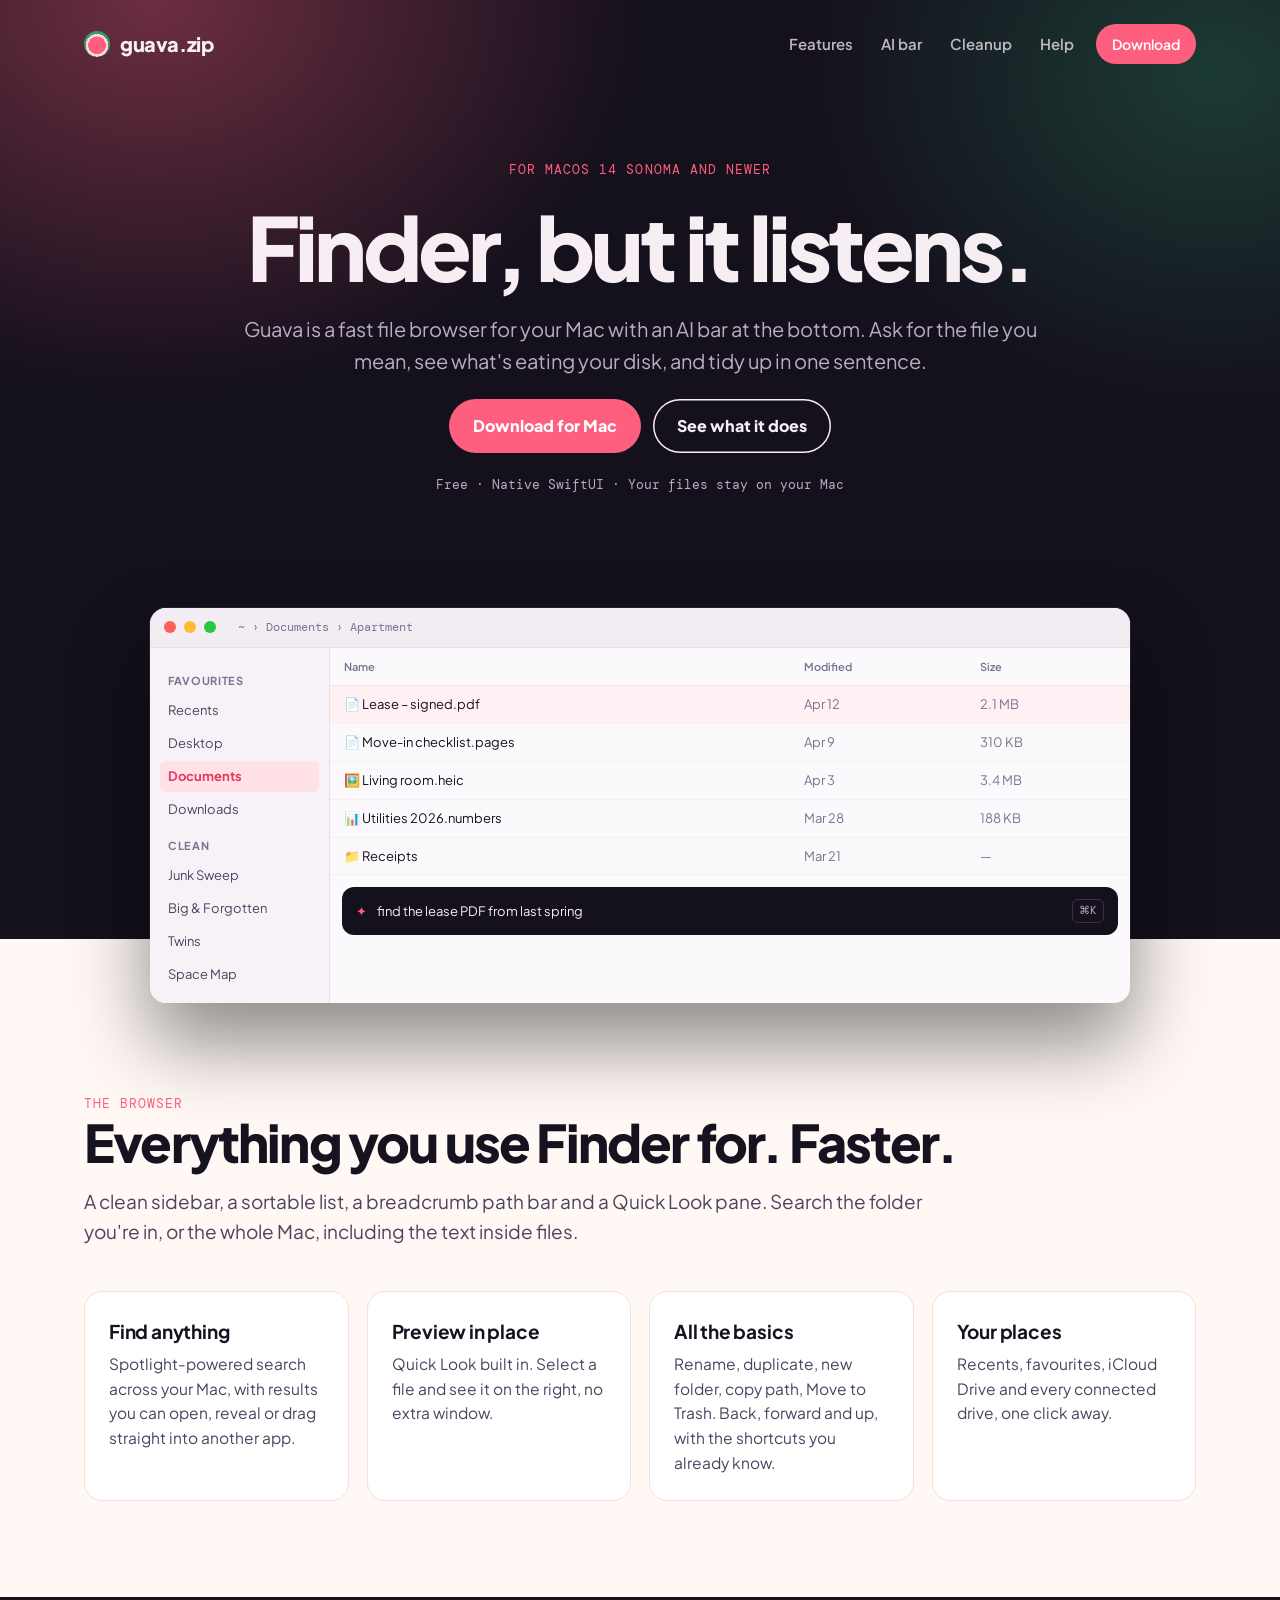
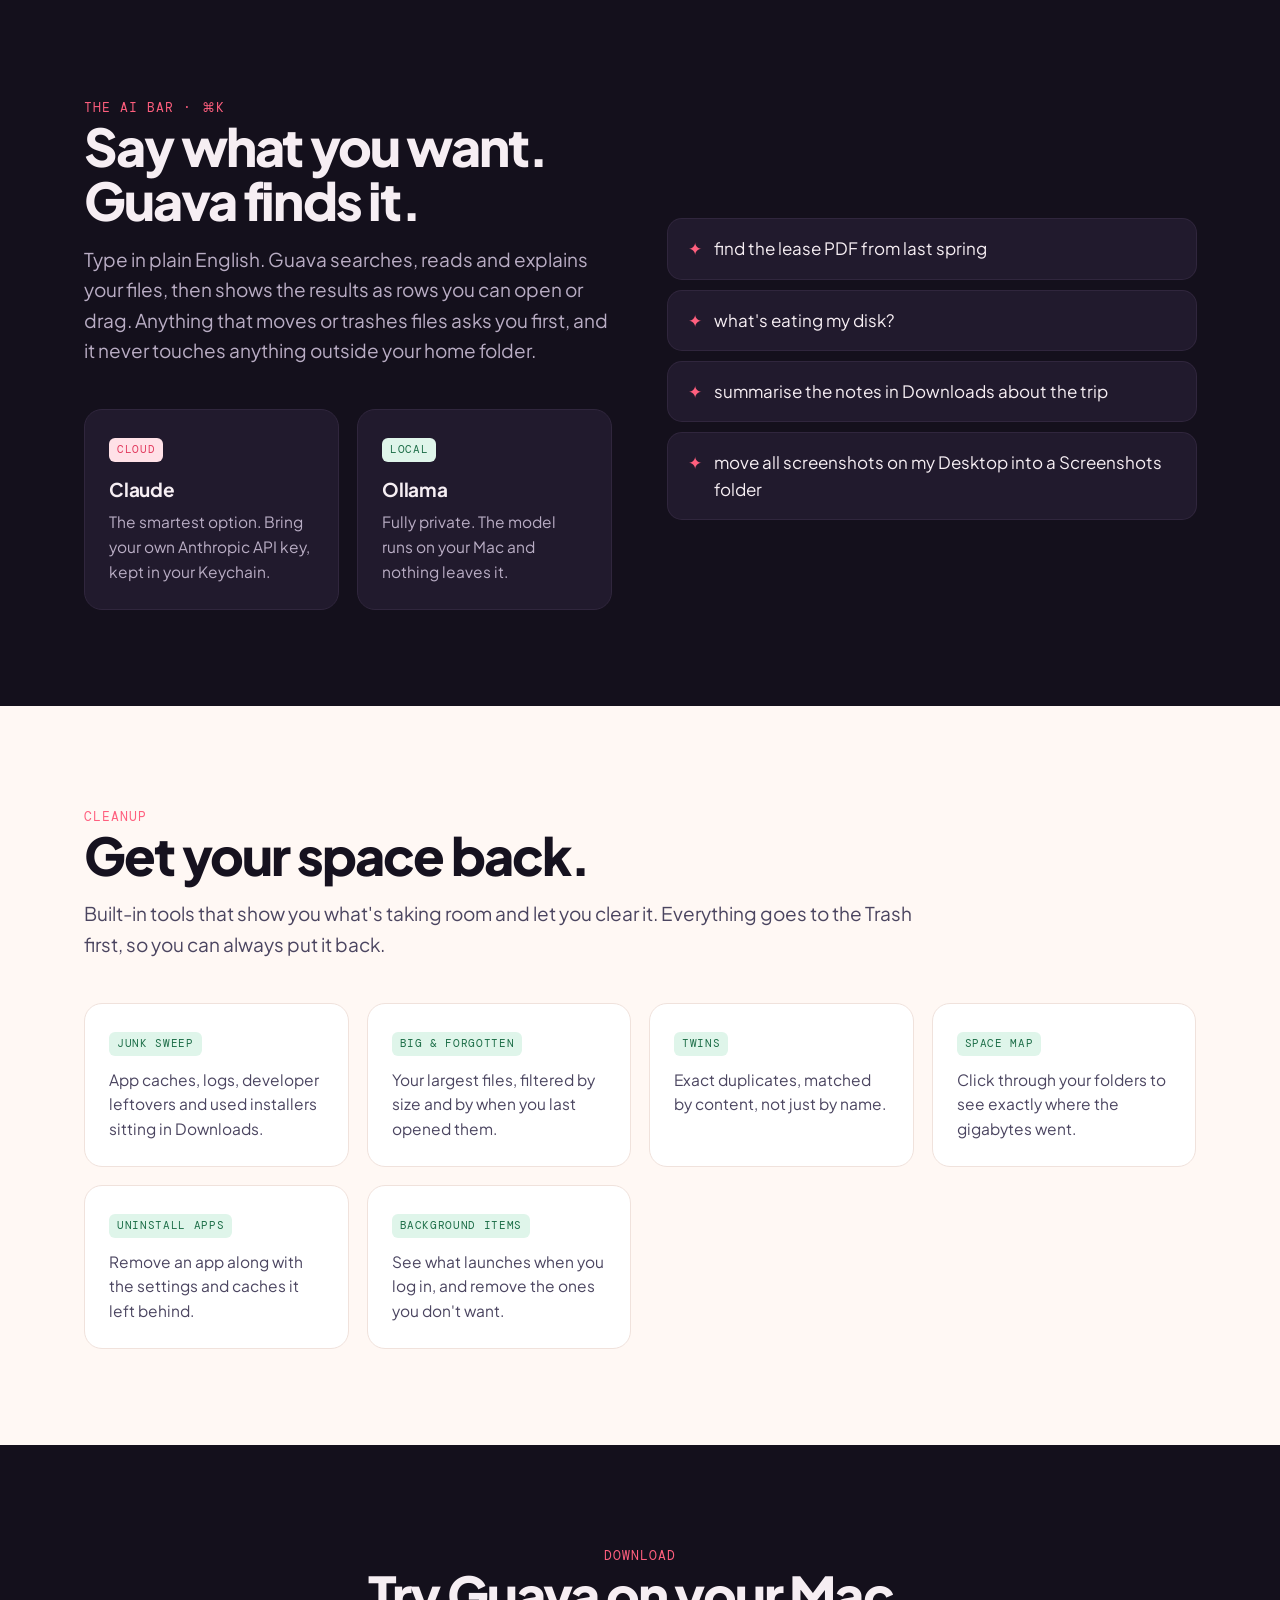
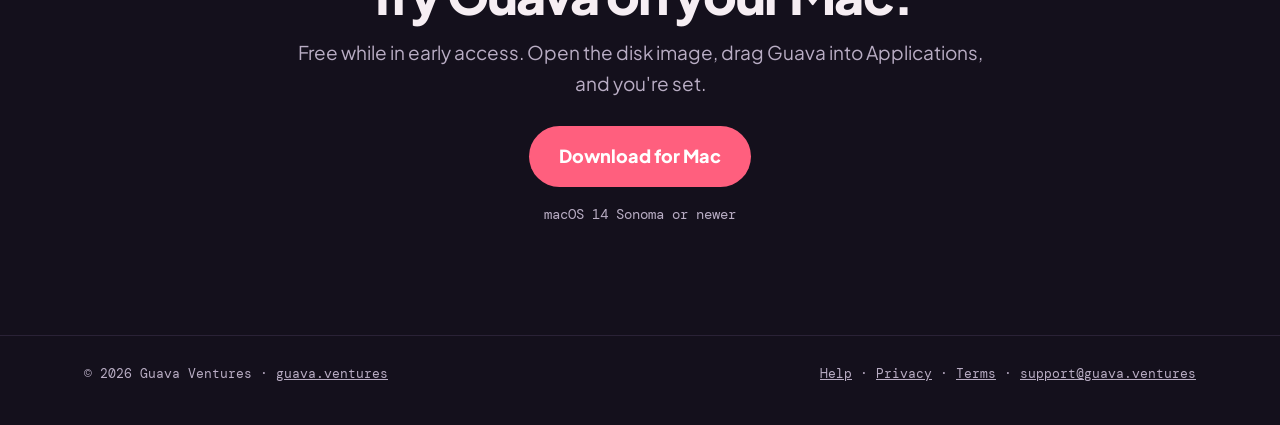
==== index.html @ 69af7696 "Add the guava.zip site: home, download, help, privacy and terms Co-Authored-By: Claude Opus 5.5 <nor" ====
<!doctype html>
<html lang="en">
<head>
<meta charset="utf-8">
<meta name="viewport" content="width=device-width, initial-scale=1">
<title>Guava · A smarter Finder for your Mac</title>
<meta name="description" content="Guava is a better Finder for macOS: a fast file browser, cleanup tools, and an AI bar that finds, opens and tidies your files.">
<meta property="og:title" content="Guava · A smarter Finder for your Mac">
<meta property="og:description" content="A fast file browser, cleanup tools, and an AI bar that finds, opens and tidies your files.">
<meta property="og:url" content="https://guava.zip/">
<meta name="theme-color" content="#14101c">
<link rel="icon" href="/favicon.svg" type="image/svg+xml">
<link rel="preconnect" href="https://fonts.googleapis.com">
<link rel="preconnect" href="https://fonts.gstatic.com" crossorigin>
<link href="https://fonts.googleapis.com/css2?family=Plus+Jakarta+Sans:wght@400;500;600;700;800&amp;family=DM+Mono:wght@400;500&amp;display=swap" rel="stylesheet">
<link rel="stylesheet" href="/site.css">
</head>
<body class="home">

<header class="hero">
  <div class="wrap">
    <nav class="top">
      <a class="brand" href="/"><span class="dot"></span>guava.zip</a>
      <div class="links">
        <a href="#features">Features</a>
        <a href="#ai">AI bar</a>
        <a href="#clean">Cleanup</a>
        <a href="/help/">Help</a>
        <a class="btn" href="/download/">Download</a>
      </div>
    </nav>
    <div class="hero-copy">
      <span class="eyebrow">For macOS 14 Sonoma and newer</span>
      <h1>Finder, but it listens.</h1>
      <p class="lede">Guava is a fast file browser for your Mac with an AI bar at the bottom. Ask for the file you mean, see what's eating your disk, and tidy up in one sentence.</p>
      <div class="ctas">
        <a class="btn" href="/download/">Download for Mac</a>
        <a class="btn ghost" href="#features">See what it does</a>
      </div>
      <span class="small mono">Free · Native SwiftUI · Your files stay on your Mac</span>
    </div>

    <div class="mock" aria-label="Guava window preview">
      <div class="bar">
        <i style="background:#ff5f57"></i><i style="background:#febc2e"></i><i style="background:#28c840"></i>
        <span class="path">~ › Documents › Apartment</span>
      </div>
      <div class="body">
        <div class="side">
          <b>Favourites</b>
          <span>Recents</span><span>Desktop</span><span class="on">Documents</span><span>Downloads</span>
          <b>Clean</b>
          <span>Junk Sweep</span><span>Big &amp; Forgotten</span><span>Twins</span><span>Space Map</span>
        </div>
        <div>
          <table>
            <thead><tr><th>Name</th><th>Modified</th><th>Size</th></tr></thead>
            <tbody>
              <tr class="hit"><td>📄 Lease – signed.pdf</td><td class="k">Apr 12</td><td class="k">2.1 MB</td></tr>
              <tr><td>📄 Move-in checklist.pages</td><td class="k">Apr 9</td><td class="k">310 KB</td></tr>
              <tr><td>🖼️ Living room.heic</td><td class="k">Apr 3</td><td class="k">3.4 MB</td></tr>
              <tr><td>📊 Utilities 2026.numbers</td><td class="k">Mar 28</td><td class="k">188 KB</td></tr>
              <tr><td>📁 Receipts</td><td class="k">Mar 21</td><td class="k">—</td></tr>
            </tbody>
          </table>
          <div class="ai"><span class="spark">✦</span><span>find the lease PDF from last spring</span><span class="kbd">⌘K</span></div>
        </div>
      </div>
    </div>
  </div>
</header>

<main>
<section id="features" class="first">
  <div class="wrap">
    <span class="eyebrow">The browser</span>
    <h2 class="sec">Everything you use Finder for. Faster.</h2>
    <p class="sub">A clean sidebar, a sortable list, a breadcrumb path bar and a Quick Look pane. Search the folder you're in, or the whole Mac, including the text inside files.</p>
    <div class="grid">
      <div class="card"><h3>Find anything</h3><p>Spotlight-powered search across your Mac, with results you can open, reveal or drag straight into another app.</p></div>
      <div class="card"><h3>Preview in place</h3><p>Quick Look built in. Select a file and see it on the right, no extra window.</p></div>
      <div class="card"><h3>All the basics</h3><p>Rename, duplicate, new folder, copy path, Move to Trash. Back, forward and up, with the shortcuts you already know.</p></div>
      <div class="card"><h3>Your places</h3><p>Recents, favourites, iCloud Drive and every connected drive, one click away.</p></div>
    </div>
  </div>
</section>

<section id="ai" class="dark">
  <div class="wrap split">
    <div>
      <span class="eyebrow">The AI bar · ⌘K</span>
      <h2 class="sec">Say what you want. Guava finds it.</h2>
      <p class="sub">Type in plain English. Guava searches, reads and explains your files, then shows the results as rows you can open or drag. Anything that moves or trashes files asks you first, and it never touches anything outside your home folder.</p>
      <div class="grid" style="grid-template-columns:1fr 1fr">
        <div class="card"><span class="tag pink">Cloud</span><h3>Claude</h3><p>The smartest option. Bring your own Anthropic API key, kept in your Keychain.</p></div>
        <div class="card"><span class="tag">Local</span><h3>Ollama</h3><p>Fully private. The model runs on your Mac and nothing leaves it.</p></div>
      </div>
    </div>
    <div class="asks">
      <div class="ask"><span class="spark">✦</span>find the lease PDF from last spring</div>
      <div class="ask"><span class="spark">✦</span>what's eating my disk?</div>
      <div class="ask"><span class="spark">✦</span>summarise the notes in Downloads about the trip</div>
      <div class="ask"><span class="spark">✦</span>move all screenshots on my Desktop into a Screenshots folder</div>
    </div>
  </div>
</section>

<section id="clean">
  <div class="wrap">
    <span class="eyebrow">Cleanup</span>
    <h2 class="sec">Get your space back.</h2>
    <p class="sub">Built-in tools that show you what's taking room and let you clear it. Everything goes to the Trash first, so you can always put it back.</p>
    <div class="grid">
      <div class="card"><span class="tag">Junk Sweep</span><p>App caches, logs, developer leftovers and used installers sitting in Downloads.</p></div>
      <div class="card"><span class="tag">Big &amp; Forgotten</span><p>Your largest files, filtered by size and by when you last opened them.</p></div>
      <div class="card"><span class="tag">Twins</span><p>Exact duplicates, matched by content, not just by name.</p></div>
      <div class="card"><span class="tag">Space Map</span><p>Click through your folders to see exactly where the gigabytes went.</p></div>
      <div class="card"><span class="tag">Uninstall Apps</span><p>Remove an app along with the settings and caches it left behind.</p></div>
      <div class="card"><span class="tag">Background Items</span><p>See what launches when you log in, and remove the ones you don't want.</p></div>
    </div>
  </div>
</section>

<section id="download" class="dark download">
  <div class="narrow">
    <span class="eyebrow">Download</span>
    <h2 class="sec">Try Guava on your Mac.</h2>
    <p class="sub" style="margin:0 auto">Free while in early access. Open the disk image, drag Guava into Applications, and you're set.</p>
    <a class="btn" href="/download/">Download for Mac</a>
    <p class="reqs mono">macOS 14 Sonoma or newer</p>
  </div>
</section>
</main>

<footer class="site">
  <div class="wrap">
    <span>© 2026 Guava Ventures · <a href="https://guava.ventures">guava.ventures</a></span>
    <span><a href="/help/">Help</a> · <a href="/privacy/">Privacy</a> · <a href="/terms/">Terms</a> · <a href="mailto:support@guava.ventures">support@guava.ventures</a></span>
  </div>
</footer>
</body>
</html>
---- site.css ----
:root{
  --ink:#16121f;--ink-2:#4b4560;--ink-3:#7a7390;
  --paper:#fff8f4;--card:#ffffff;--line:#f0e2dc;
  --guava:#ff5f7e;--guava-deep:#e23a5e;--leaf:#2f9e6b;--leaf-soft:#dff5ea;
  --night:#14101c;--night-2:#211a2d;--night-ink:#f6eef3;--night-dim:#b9adc4;
}
*{box-sizing:border-box}
html{scroll-behavior:smooth}
body{margin:0;background:var(--paper);color:var(--ink);font-family:'Plus Jakarta Sans',ui-sans-serif,system-ui,-apple-system,sans-serif;line-height:1.6;-webkit-font-smoothing:antialiased}
a{color:var(--guava-deep)}a:hover{color:var(--ink)}
.mono{font-family:'DM Mono',ui-monospace,monospace}
.wrap{max-width:1160px;margin:0 auto;padding:0 24px}
.narrow{max-width:760px;margin:0 auto;padding:0 24px}

/* nav */
nav.top{display:flex;flex-wrap:wrap;gap:12px;align-items:center;justify-content:space-between;padding:24px 0}
.brand{display:flex;align-items:center;gap:10px;text-decoration:none;color:inherit;font-weight:800;font-size:20px;letter-spacing:-.02em}
.brand .dot{width:26px;height:26px;border-radius:50%;background:radial-gradient(circle at 50% 55%,var(--guava) 0 45%,#ffd3dc 46% 58%,var(--leaf) 59%);flex:none}
nav.top .links{display:flex;flex-wrap:wrap;gap:4px;align-items:center}
nav.top .links a{padding:8px 12px;text-decoration:none;color:inherit;opacity:.75;font-weight:600;font-size:15px}
nav.top .links a:hover{opacity:1}
.btn{display:inline-flex;align-items:center;gap:8px;padding:14px 24px;border-radius:999px;background:var(--guava);color:#fff;text-decoration:none;font-weight:800;font-size:16px;border:0}
.btn:hover{background:var(--guava-deep);color:#fff}
.btn.ghost{background:transparent;color:inherit;box-shadow:inset 0 0 0 1.5px currentColor}
.btn.ghost:hover{background:rgba(255,255,255,.08)}
nav.top .links a.btn{color:#fff;opacity:1;padding:9px 16px;font-size:14px;margin-left:6px}

/* hero */
.hero{background:radial-gradient(55% 60% at 12% 0%,rgba(255,95,126,.38),transparent 70%),radial-gradient(45% 50% at 95% 8%,rgba(47,158,107,.30),transparent 72%),var(--night);color:var(--night-ink)}
.hero-copy{text-align:center;padding:72px 0 48px;display:flex;flex-direction:column;align-items:center;gap:22px}
.eyebrow{font-family:'DM Mono',ui-monospace,monospace;font-size:13px;letter-spacing:.08em;text-transform:uppercase;color:var(--guava)}
.hero h1{margin:0;font-size:clamp(42px,7vw,88px);line-height:1;letter-spacing:-.045em;font-weight:800;max-width:14ch}
.hero p.lede{margin:0;font-size:20px;color:var(--night-dim);max-width:54ch}
.hero .ctas{display:flex;flex-wrap:wrap;gap:12px;justify-content:center}
.hero .small{font-size:13px;color:var(--night-dim)}

/* mock window */
.mock{max-width:980px;margin:0 auto;transform:translateY(64px);border-radius:16px;background:#fbf9fc;color:var(--ink);box-shadow:0 40px 80px rgba(0,0,0,.45),0 0 0 1px rgba(255,255,255,.08);overflow:hidden;font-size:13px}
.mock .bar{display:flex;align-items:center;gap:8px;padding:10px 14px;background:#f1edf3;border-bottom:1px solid #e6dfe8}
.mock .bar i{width:12px;height:12px;border-radius:50%;display:inline-block}
.mock .bar .path{margin-left:14px;color:var(--ink-3);font-family:'DM Mono',ui-monospace,monospace;font-size:12px;white-space:nowrap;overflow:hidden;text-overflow:ellipsis}
.mock .body{display:grid;grid-template-columns:180px 1fr;min-height:300px}
.mock .side{background:#f6f2f7;border-right:1px solid #e9e2ec;padding:14px 10px;display:flex;flex-direction:column;gap:2px}
.mock .side b{font-size:11px;color:var(--ink-3);text-transform:uppercase;letter-spacing:.06em;margin:10px 8px 4px}
.mock .side span{padding:5px 8px;border-radius:6px;color:var(--ink-2)}
.mock .side span.on{background:#ffe1e7;color:var(--guava-deep);font-weight:700}
.mock table{width:100%;border-collapse:collapse}
.mock th{text-align:left;font-weight:600;color:var(--ink-3);font-size:11px;padding:10px 14px;border-bottom:1px solid #eee6ef}
.mock td{padding:8px 14px;border-bottom:1px solid #f4eef5;white-space:nowrap}
.mock tr.hit td{background:#fff0f3}
.mock td.k{color:var(--ink-3)}
.mock .ai{margin:12px;border-radius:12px;background:var(--night);color:var(--night-ink);padding:12px 14px;display:flex;gap:10px;align-items:center}
.mock .ai .spark{color:var(--guava);font-weight:800}
.mock .ai .kbd{margin-left:auto;font-family:'DM Mono',ui-monospace,monospace;font-size:11px;color:var(--night-dim);border:1px solid #3a3047;border-radius:6px;padding:2px 6px}
@media (max-width:640px){.mock .body{grid-template-columns:1fr}.mock .side{display:none}.mock td.k:nth-child(3){display:none}.mock th:nth-child(3){display:none}}

/* sections */
section{padding:96px 0}
section.first{padding-top:150px}
h2.sec{font-size:clamp(32px,4.5vw,52px);letter-spacing:-.035em;line-height:1.05;margin:0 0 16px;font-weight:800}
p.sub{font-size:19px;color:var(--ink-2);max-width:60ch;margin:0}
.grid{display:grid;grid-template-columns:repeat(auto-fit,minmax(250px,1fr));gap:18px;margin-top:44px}
.card{background:var(--card);border:1px solid var(--line);border-radius:18px;padding:24px}
.card h3{margin:0 0 6px;font-size:19px;letter-spacing:-.01em}
.card p{margin:0;color:var(--ink-2);font-size:15.5px}
.tag{display:inline-block;font-family:'DM Mono',ui-monospace,monospace;font-size:11px;letter-spacing:.06em;text-transform:uppercase;padding:3px 8px;border-radius:6px;background:var(--leaf-soft);color:#1d6e48;margin-bottom:12px}
.tag.pink{background:#ffe1e7;color:var(--guava-deep)}

.asks{display:flex;flex-direction:column;gap:12px;margin-top:36px}
.ask{background:var(--night);color:var(--night-ink);border-radius:14px;padding:16px 20px;font-size:17px;display:flex;gap:12px;align-items:baseline}
.ask .spark{color:var(--guava);font-weight:800}
.split{display:flex;flex-wrap:wrap;gap:56px;align-items:center}
.split>div{flex:1 1 400px;min-width:0}

.dark{background:var(--night);color:var(--night-ink)}
.dark p.sub{color:var(--night-dim)}
.dark .card{background:var(--night-2);border-color:#30263d}
.dark .card p{color:var(--night-dim)}
.dark .ask{background:var(--night-2);box-shadow:0 0 0 1px #30263d}

.download{text-align:center}
.download .btn{margin-top:28px;font-size:18px;padding:16px 30px}
.reqs{margin-top:16px;font-size:14px;color:var(--night-dim)}

/* doc pages */
.page h1{font-size:clamp(34px,6vw,52px);letter-spacing:-.035em;line-height:1.08;margin:32px 0 10px}
.page h2{font-size:24px;letter-spacing:-.02em;margin:44px 0 8px}
.page h3{font-size:18px;margin:28px 0 4px}
.page p,.page li{color:var(--ink-2);font-size:17px}
.page .meta{font-family:'DM Mono',ui-monospace,monospace;font-size:13px;color:var(--ink-3)}
.note{background:#fff0d9;color:#5a3a00;border-radius:12px;padding:14px 18px;font-size:15.5px}
.note p{color:inherit;font-size:inherit;margin:0}
.steps{counter-reset:s;list-style:none;padding:0}
.steps li{counter-increment:s;position:relative;padding-left:48px;margin:18px 0}
.steps li::before{content:counter(s);position:absolute;left:0;top:-2px;width:32px;height:32px;border-radius:50%;background:var(--guava);color:#fff;font-weight:800;display:flex;align-items:center;justify-content:center;font-size:15px}
kbd{font-family:'DM Mono',ui-monospace,monospace;font-size:.85em;background:#f3ebee;border:1px solid #e5d8de;border-radius:6px;padding:1px 6px}
code{font-family:'DM Mono',ui-monospace,monospace;font-size:.9em;background:#f3ebee;border-radius:5px;padding:1px 5px}
.toc{display:flex;flex-wrap:wrap;gap:8px;margin:20px 0 0;padding:0;list-style:none}
.toc a{display:inline-block;padding:6px 12px;border-radius:999px;background:#fff;border:1px solid var(--line);text-decoration:none;color:var(--ink-2);font-size:14px;font-weight:600}

footer.site{border-top:1px solid var(--line);margin-top:72px;padding:28px 0 40px;font-family:'DM Mono',ui-monospace,monospace;font-size:13px;color:var(--ink-3)}
footer.site .wrap,footer.site .narrow{display:flex;flex-wrap:wrap;gap:14px 24px;justify-content:space-between}
footer.site a{color:var(--ink-3)}
.dark+footer.site,.home footer.site{margin-top:0;background:var(--night);border-color:#2a2236;color:var(--night-dim)}
.home footer.site a{color:var(--night-dim)}
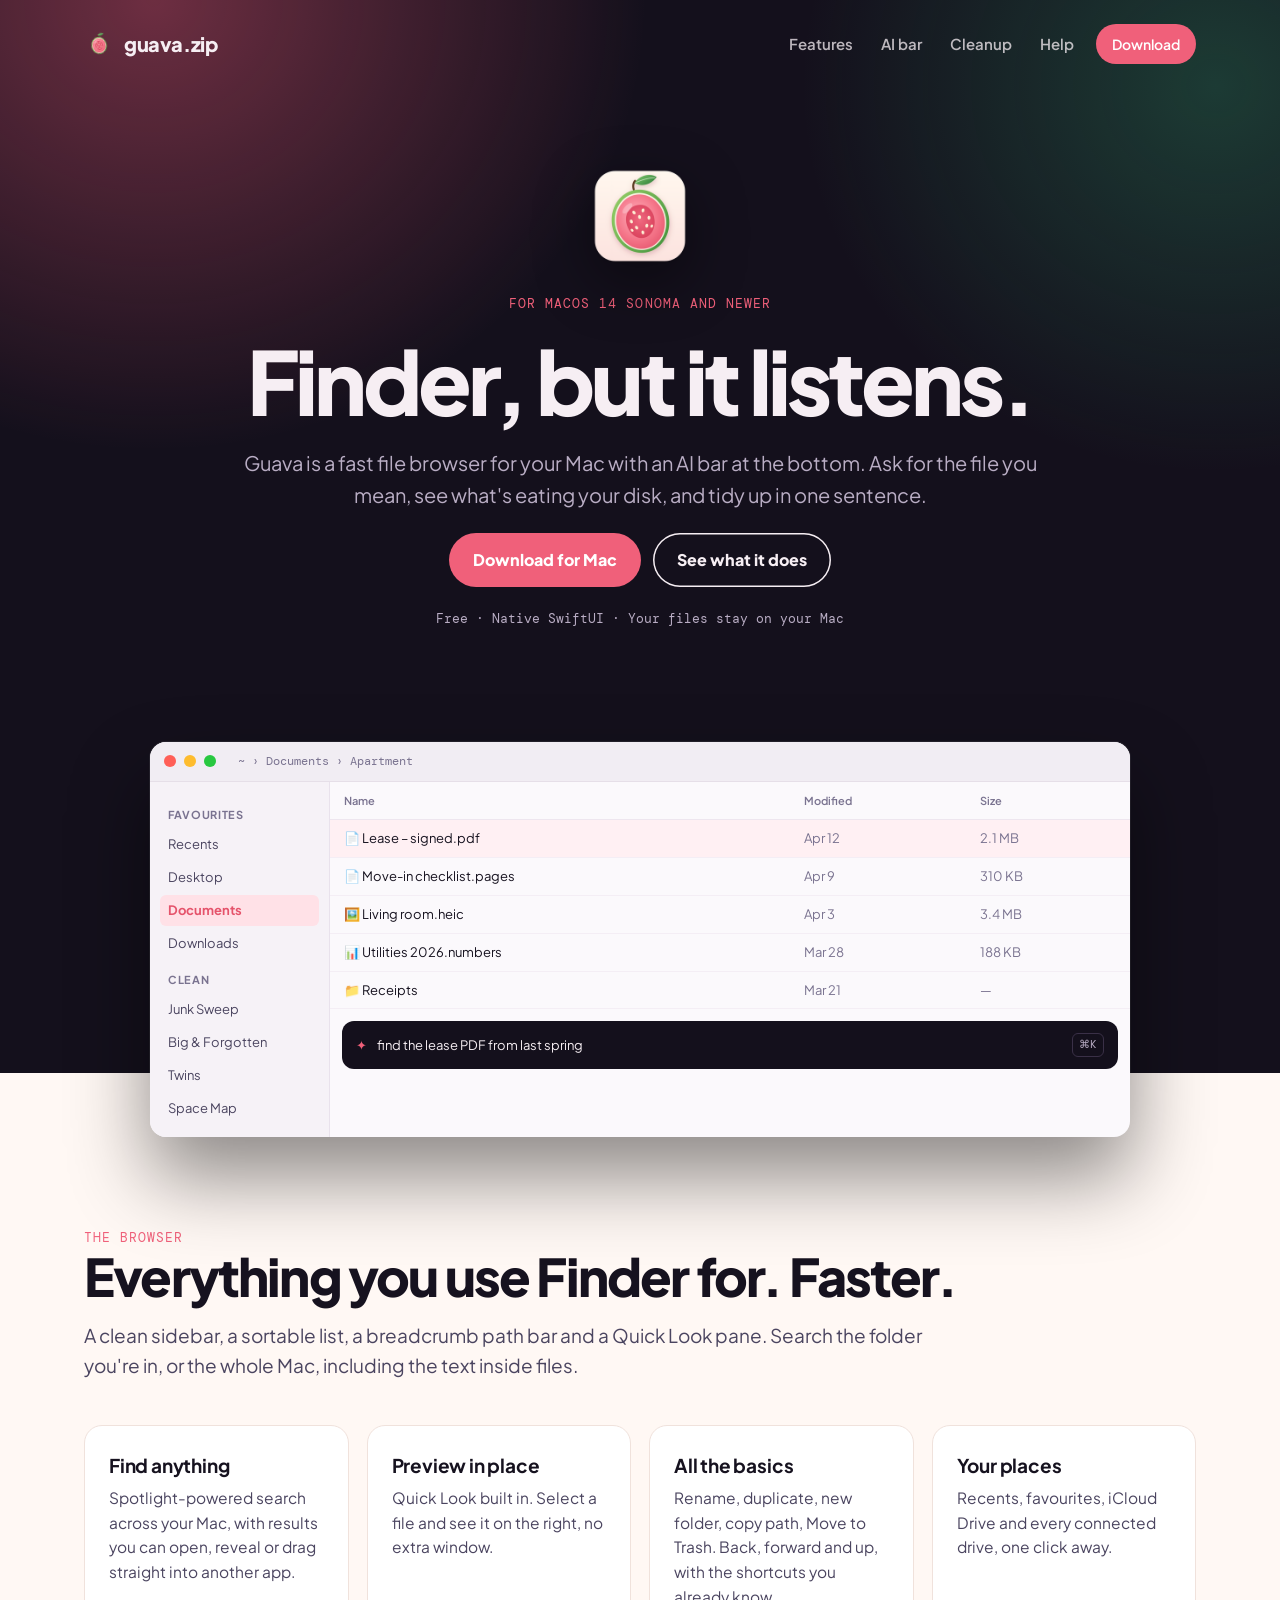
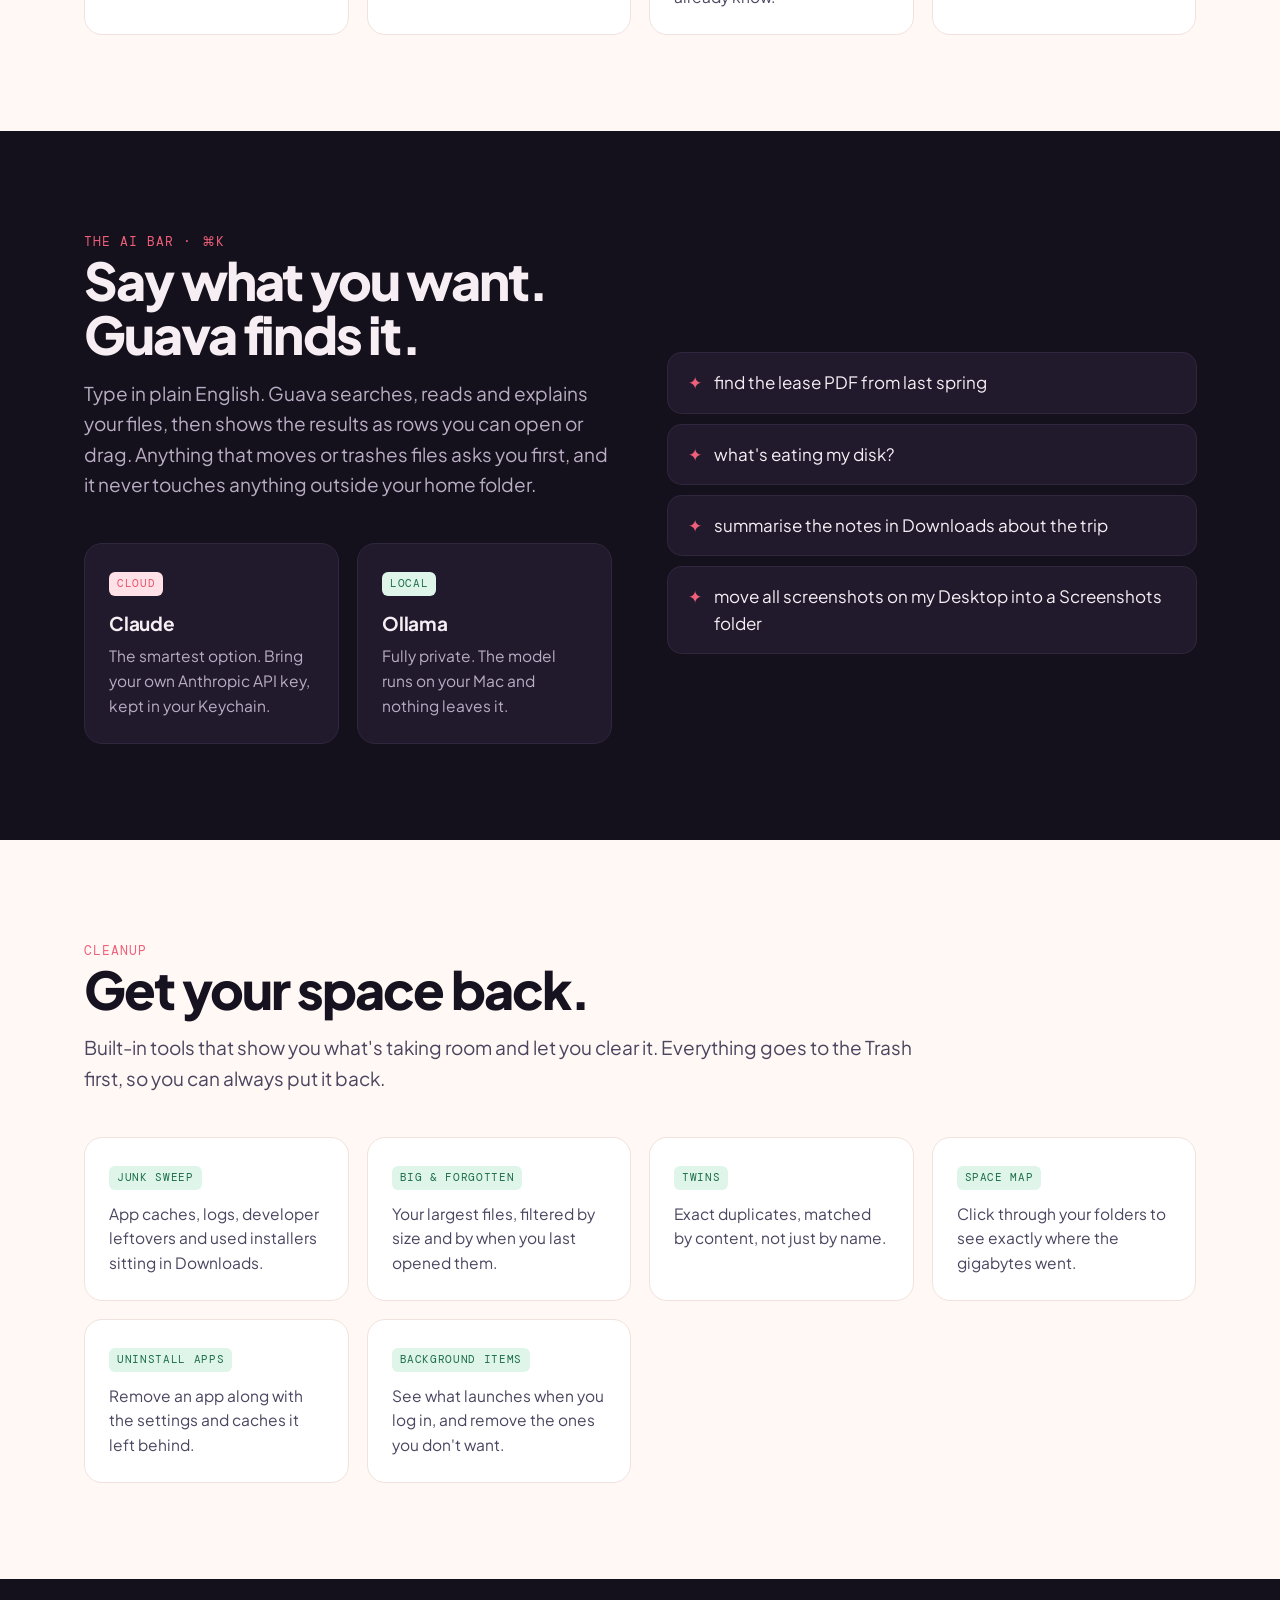
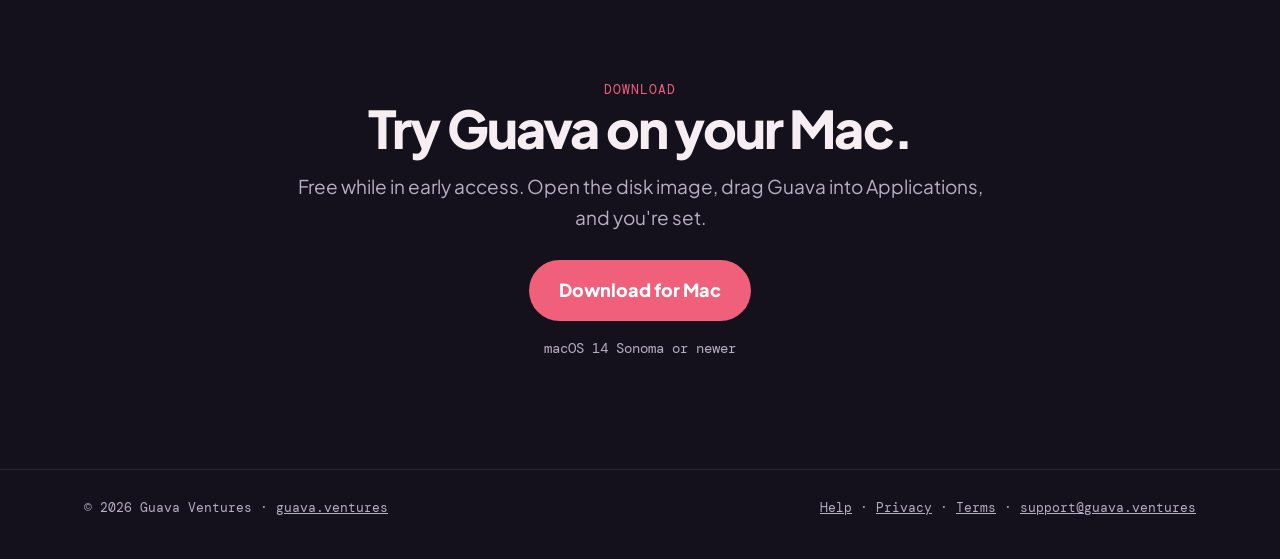
==== commit fb5d70df: "Use the new Guava logo for the header, favicon and hero Co-Authored-By: Claude Opus 5.5 <noreply@ant" ====
--- a/index.html
+++ b/index.html
@@ -10,6 +10,8 @@
 <meta property="og:url" content="https://guava.zip/">
 <meta name="theme-color" content="#14101c">
 <link rel="icon" href="/favicon.svg" type="image/svg+xml">
+<link rel="icon" href="/favicon-32.png" sizes="32x32" type="image/png">
+<link rel="apple-touch-icon" href="/apple-touch-icon.png">
 <link rel="preconnect" href="https://fonts.googleapis.com">
 <link rel="preconnect" href="https://fonts.gstatic.com" crossorigin>
 <link href="https://fonts.googleapis.com/css2?family=Plus+Jakarta+Sans:wght@400;500;600;700;800&amp;family=DM+Mono:wght@400;500&amp;display=swap" rel="stylesheet">
@@ -20,7 +22,7 @@
 <header class="hero">
   <div class="wrap">
     <nav class="top">
-      <a class="brand" href="/"><span class="dot"></span>guava.zip</a>
+      <a class="brand" href="/"><img class="mark" src="/logo.svg" alt="" width="30" height="30">guava.zip</a>
       <div class="links">
         <a href="#features">Features</a>
         <a href="#ai">AI bar</a>
@@ -30,6 +32,7 @@
       </div>
     </nav>
     <div class="hero-copy">
+      <img src="/app-icon.png" alt="Guava app icon" width="112" height="112" style="filter:drop-shadow(0 18px 30px rgba(0,0,0,.45))">
       <span class="eyebrow">For macOS 14 Sonoma and newer</span>
       <h1>Finder, but it listens.</h1>
       <p class="lede">Guava is a fast file browser for your Mac with an AI bar at the bottom. Ask for the file you mean, see what's eating your disk, and tidy up in one sentence.</p>
--- a/site.css
+++ b/site.css
@@ -1,7 +1,7 @@
 :root{
   --ink:#16121f;--ink-2:#4b4560;--ink-3:#7a7390;
   --paper:#fff8f4;--card:#ffffff;--line:#f0e2dc;
-  --guava:#ff5f7e;--guava-deep:#e23a5e;--leaf:#2f9e6b;--leaf-soft:#dff5ea;
+  --guava:#f0607a;--guava-deep:#e5536b;--leaf:#3e8e3a;--leaf-soft:#dff5ea;
   --night:#14101c;--night-2:#211a2d;--night-ink:#f6eef3;--night-dim:#b9adc4;
 }
 *{box-sizing:border-box}
@@ -15,7 +15,7 @@
 /* nav */
 nav.top{display:flex;flex-wrap:wrap;gap:12px;align-items:center;justify-content:space-between;padding:24px 0}
 .brand{display:flex;align-items:center;gap:10px;text-decoration:none;color:inherit;font-weight:800;font-size:20px;letter-spacing:-.02em}
-.brand .dot{width:26px;height:26px;border-radius:50%;background:radial-gradient(circle at 50% 55%,var(--guava) 0 45%,#ffd3dc 46% 58%,var(--leaf) 59%);flex:none}
+.brand .mark{width:30px;height:30px;flex:none;display:block}
 nav.top .links{display:flex;flex-wrap:wrap;gap:4px;align-items:center}
 nav.top .links a{padding:8px 12px;text-decoration:none;color:inherit;opacity:.75;font-weight:600;font-size:15px}
 nav.top .links a:hover{opacity:1}
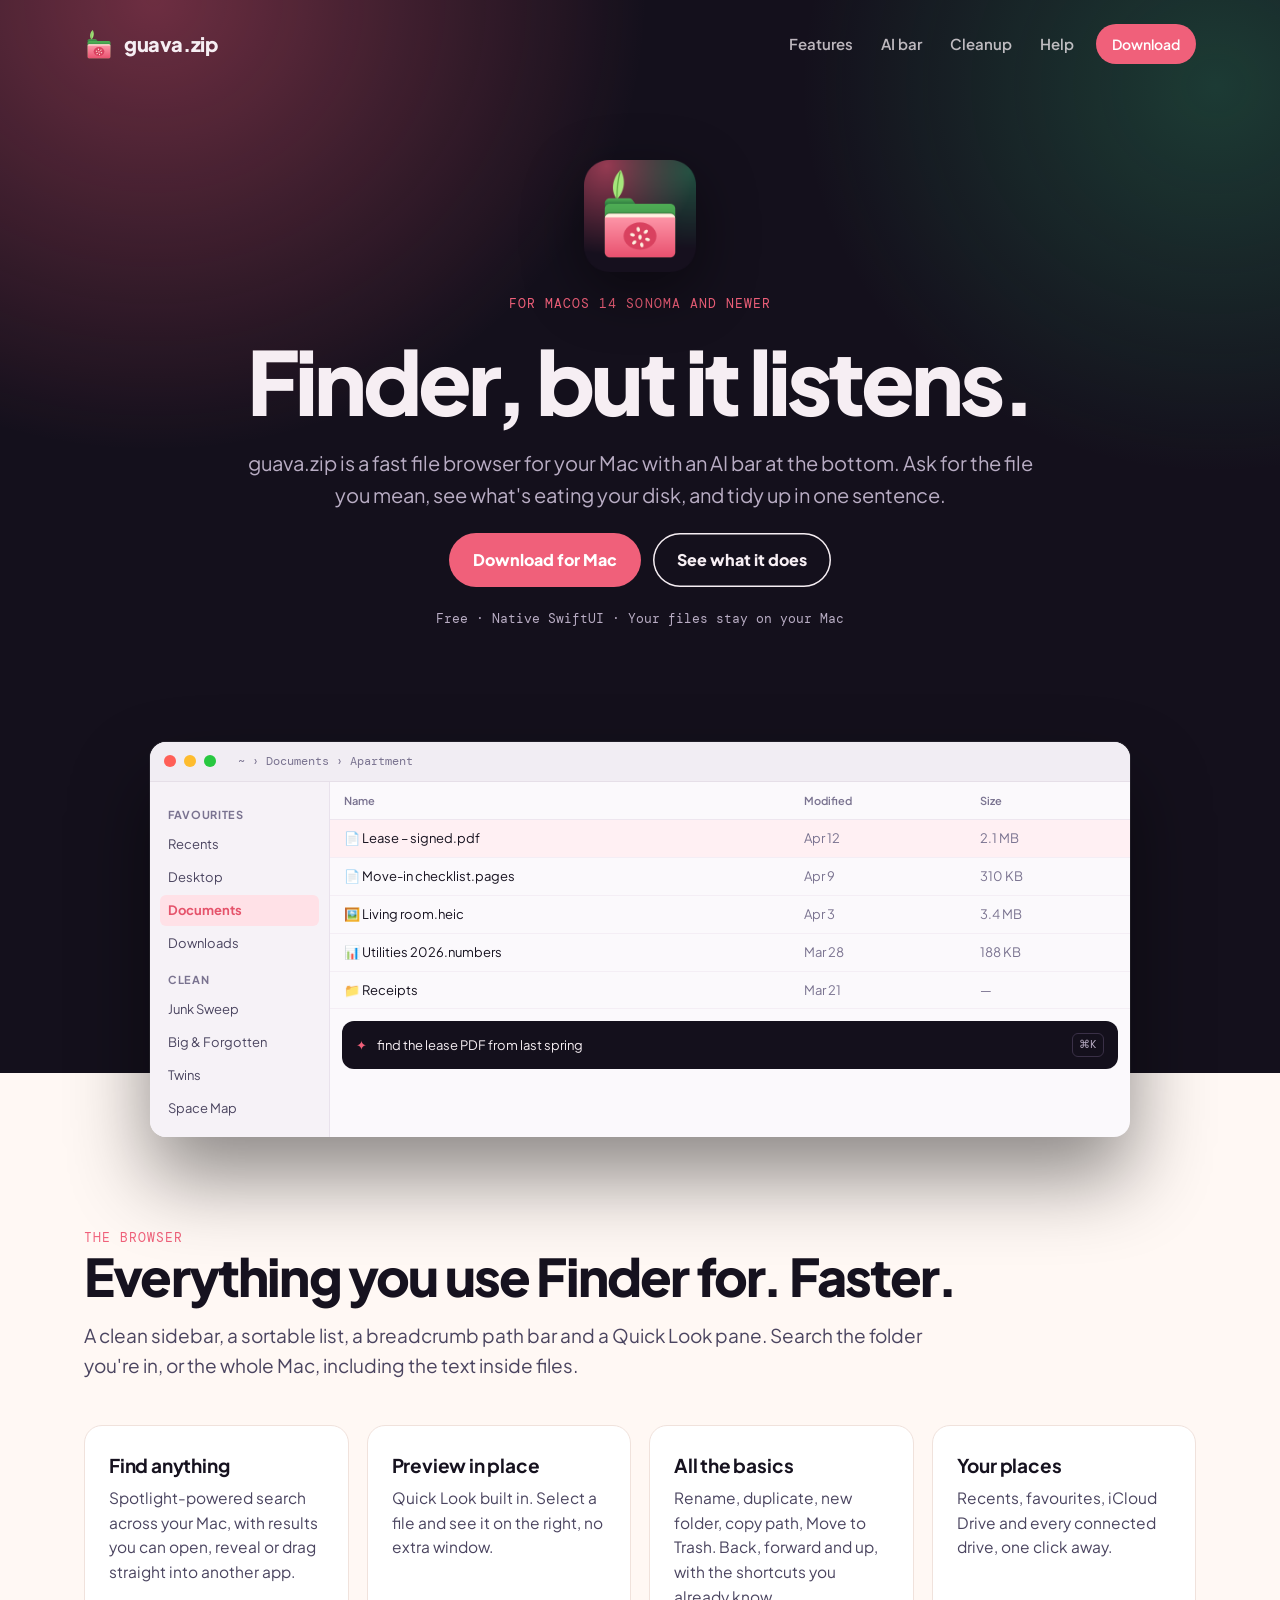
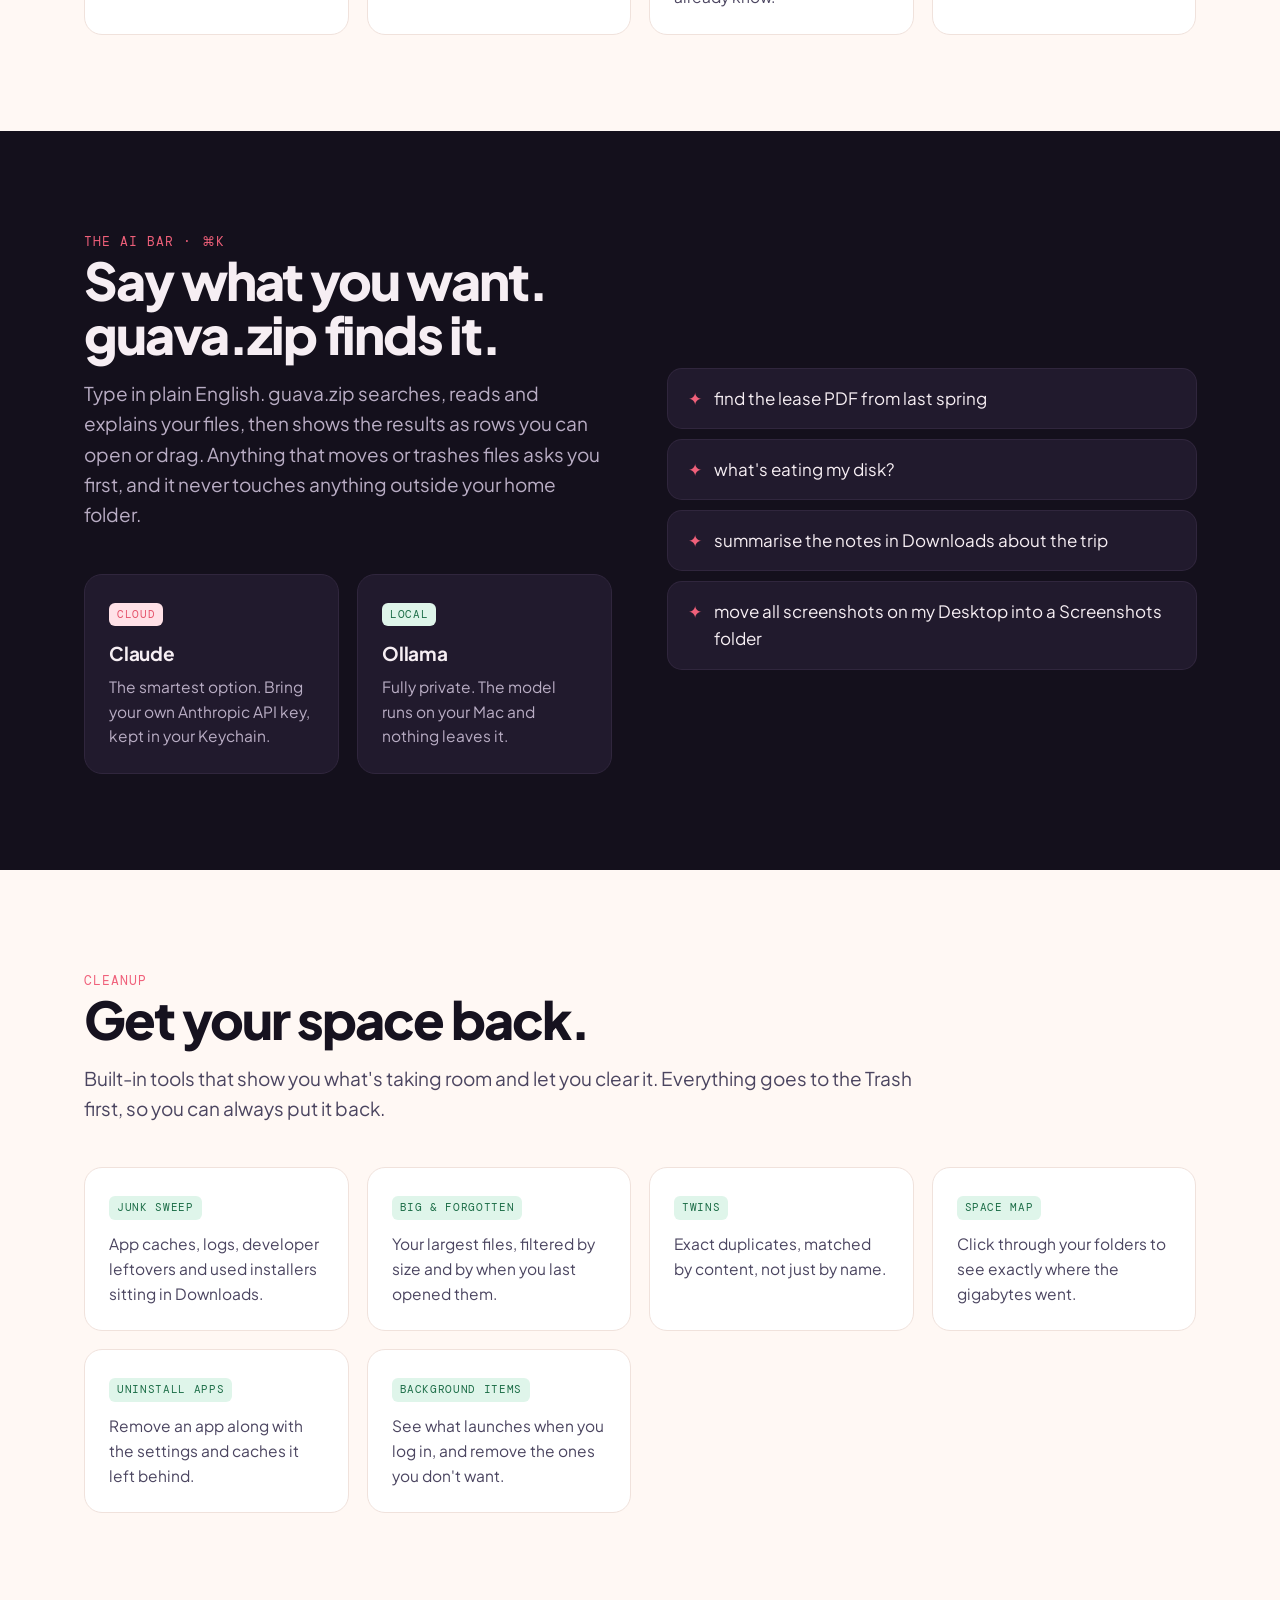
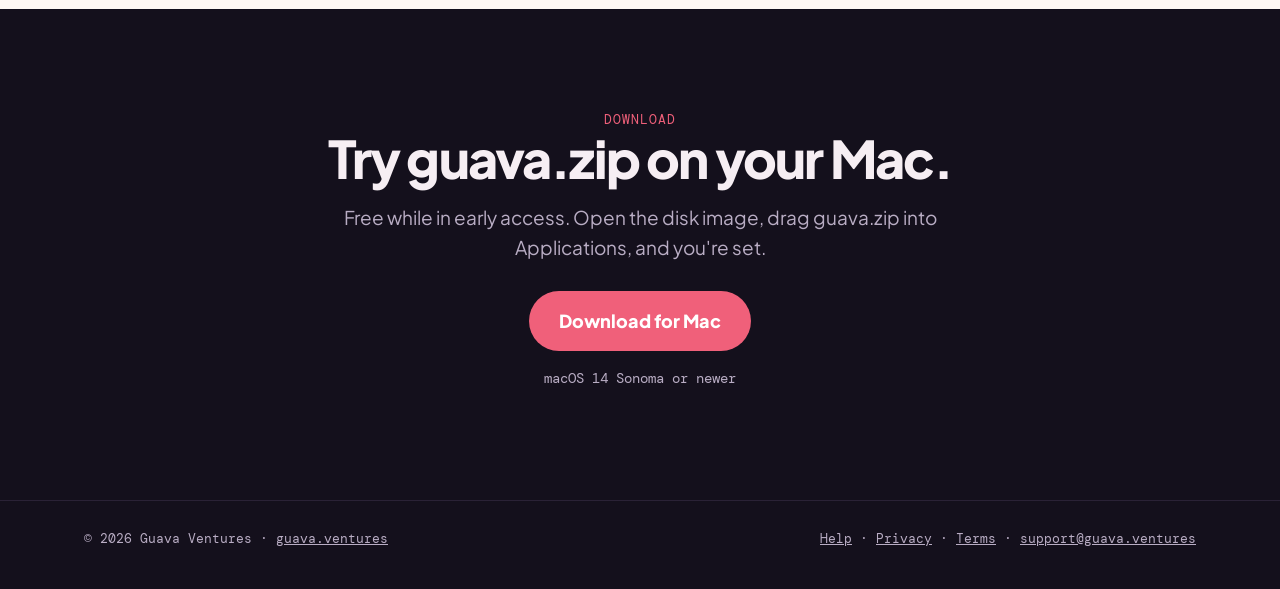
==== commit 8090d772: "Rename the app to guava.zip across the site; serve guava-zip.dmg Co-Authored-By: Claude Opus 5.5 <no" ====
--- a/index.html
+++ b/index.html
@@ -3,9 +3,9 @@
 <head>
 <meta charset="utf-8">
 <meta name="viewport" content="width=device-width, initial-scale=1">
-<title>Guava · A smarter Finder for your Mac</title>
-<meta name="description" content="Guava is a better Finder for macOS: a fast file browser, cleanup tools, and an AI bar that finds, opens and tidies your files.">
-<meta property="og:title" content="Guava · A smarter Finder for your Mac">
+<title>guava.zip · A smarter Finder for your Mac</title>
+<meta name="description" content="guava.zip is a better Finder for macOS: a fast file browser, cleanup tools, and an AI bar that finds, opens and tidies your files.">
+<meta property="og:title" content="guava.zip · A smarter Finder for your Mac">
 <meta property="og:description" content="A fast file browser, cleanup tools, and an AI bar that finds, opens and tidies your files.">
 <meta property="og:url" content="https://guava.zip/">
 <meta name="theme-color" content="#14101c">
@@ -32,10 +32,10 @@
       </div>
     </nav>
     <div class="hero-copy">
-      <img src="/app-icon.png" alt="Guava app icon" width="112" height="112" style="filter:drop-shadow(0 18px 30px rgba(0,0,0,.45))">
+      <img src="/app-icon.png" alt="guava.zip app icon" width="112" height="112" style="filter:drop-shadow(0 18px 30px rgba(0,0,0,.45))">
       <span class="eyebrow">For macOS 14 Sonoma and newer</span>
       <h1>Finder, but it listens.</h1>
-      <p class="lede">Guava is a fast file browser for your Mac with an AI bar at the bottom. Ask for the file you mean, see what's eating your disk, and tidy up in one sentence.</p>
+      <p class="lede">guava.zip is a fast file browser for your Mac with an AI bar at the bottom. Ask for the file you mean, see what's eating your disk, and tidy up in one sentence.</p>
       <div class="ctas">
         <a class="btn" href="/download/">Download for Mac</a>
         <a class="btn ghost" href="#features">See what it does</a>
@@ -43,7 +43,7 @@
       <span class="small mono">Free · Native SwiftUI · Your files stay on your Mac</span>
     </div>
 
-    <div class="mock" aria-label="Guava window preview">
+    <div class="mock" aria-label="guava.zip window preview">
       <div class="bar">
         <i style="background:#ff5f57"></i><i style="background:#febc2e"></i><i style="background:#28c840"></i>
         <span class="path">~ › Documents › Apartment</span>
@@ -92,8 +92,8 @@
   <div class="wrap split">
     <div>
       <span class="eyebrow">The AI bar · ⌘K</span>
-      <h2 class="sec">Say what you want. Guava finds it.</h2>
-      <p class="sub">Type in plain English. Guava searches, reads and explains your files, then shows the results as rows you can open or drag. Anything that moves or trashes files asks you first, and it never touches anything outside your home folder.</p>
+      <h2 class="sec">Say what you want. guava.zip finds it.</h2>
+      <p class="sub">Type in plain English. guava.zip searches, reads and explains your files, then shows the results as rows you can open or drag. Anything that moves or trashes files asks you first, and it never touches anything outside your home folder.</p>
       <div class="grid" style="grid-template-columns:1fr 1fr">
         <div class="card"><span class="tag pink">Cloud</span><h3>Claude</h3><p>The smartest option. Bring your own Anthropic API key, kept in your Keychain.</p></div>
         <div class="card"><span class="tag">Local</span><h3>Ollama</h3><p>Fully private. The model runs on your Mac and nothing leaves it.</p></div>
@@ -127,8 +127,8 @@
 <section id="download" class="dark download">
   <div class="narrow">
     <span class="eyebrow">Download</span>
-    <h2 class="sec">Try Guava on your Mac.</h2>
-    <p class="sub" style="margin:0 auto">Free while in early access. Open the disk image, drag Guava into Applications, and you're set.</p>
+    <h2 class="sec">Try guava.zip on your Mac.</h2>
+    <p class="sub" style="margin:0 auto">Free while in early access. Open the disk image, drag guava.zip into Applications, and you're set.</p>
     <a class="btn" href="/download/">Download for Mac</a>
     <p class="reqs mono">macOS 14 Sonoma or newer</p>
   </div>
--- a/site.css
+++ b/site.css
@@ -103,3 +103,4 @@
 footer.site a{color:var(--ink-3)}
 .dark+footer.site,.home footer.site{margin-top:0;background:var(--night);border-color:#2a2236;color:var(--night-dim)}
 .home footer.site a{color:var(--night-dim)}
+blockquote.prompt{margin:8px 0 12px;padding:10px 14px;border-left:3px solid var(--guava);background:#fff;border-radius:0 10px 10px 0;color:var(--ink-2);font-size:15.5px;font-style:italic}
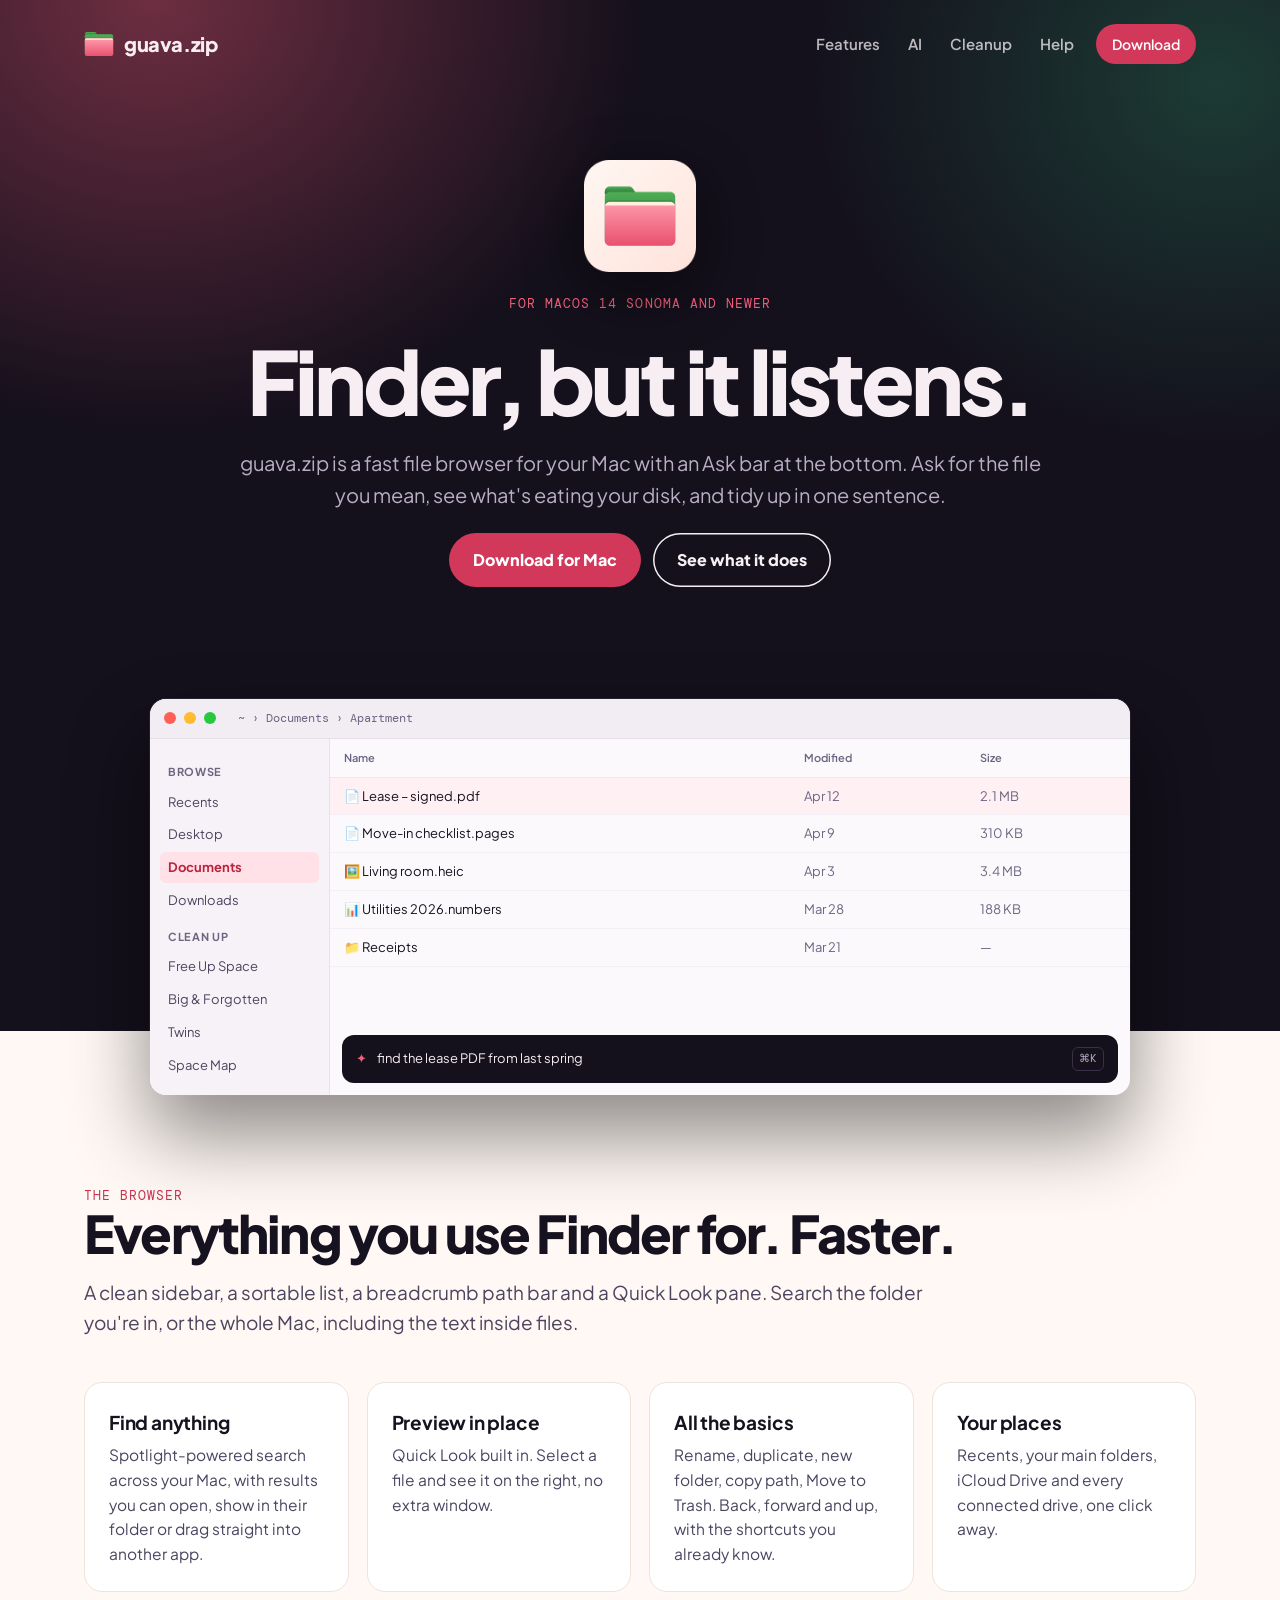
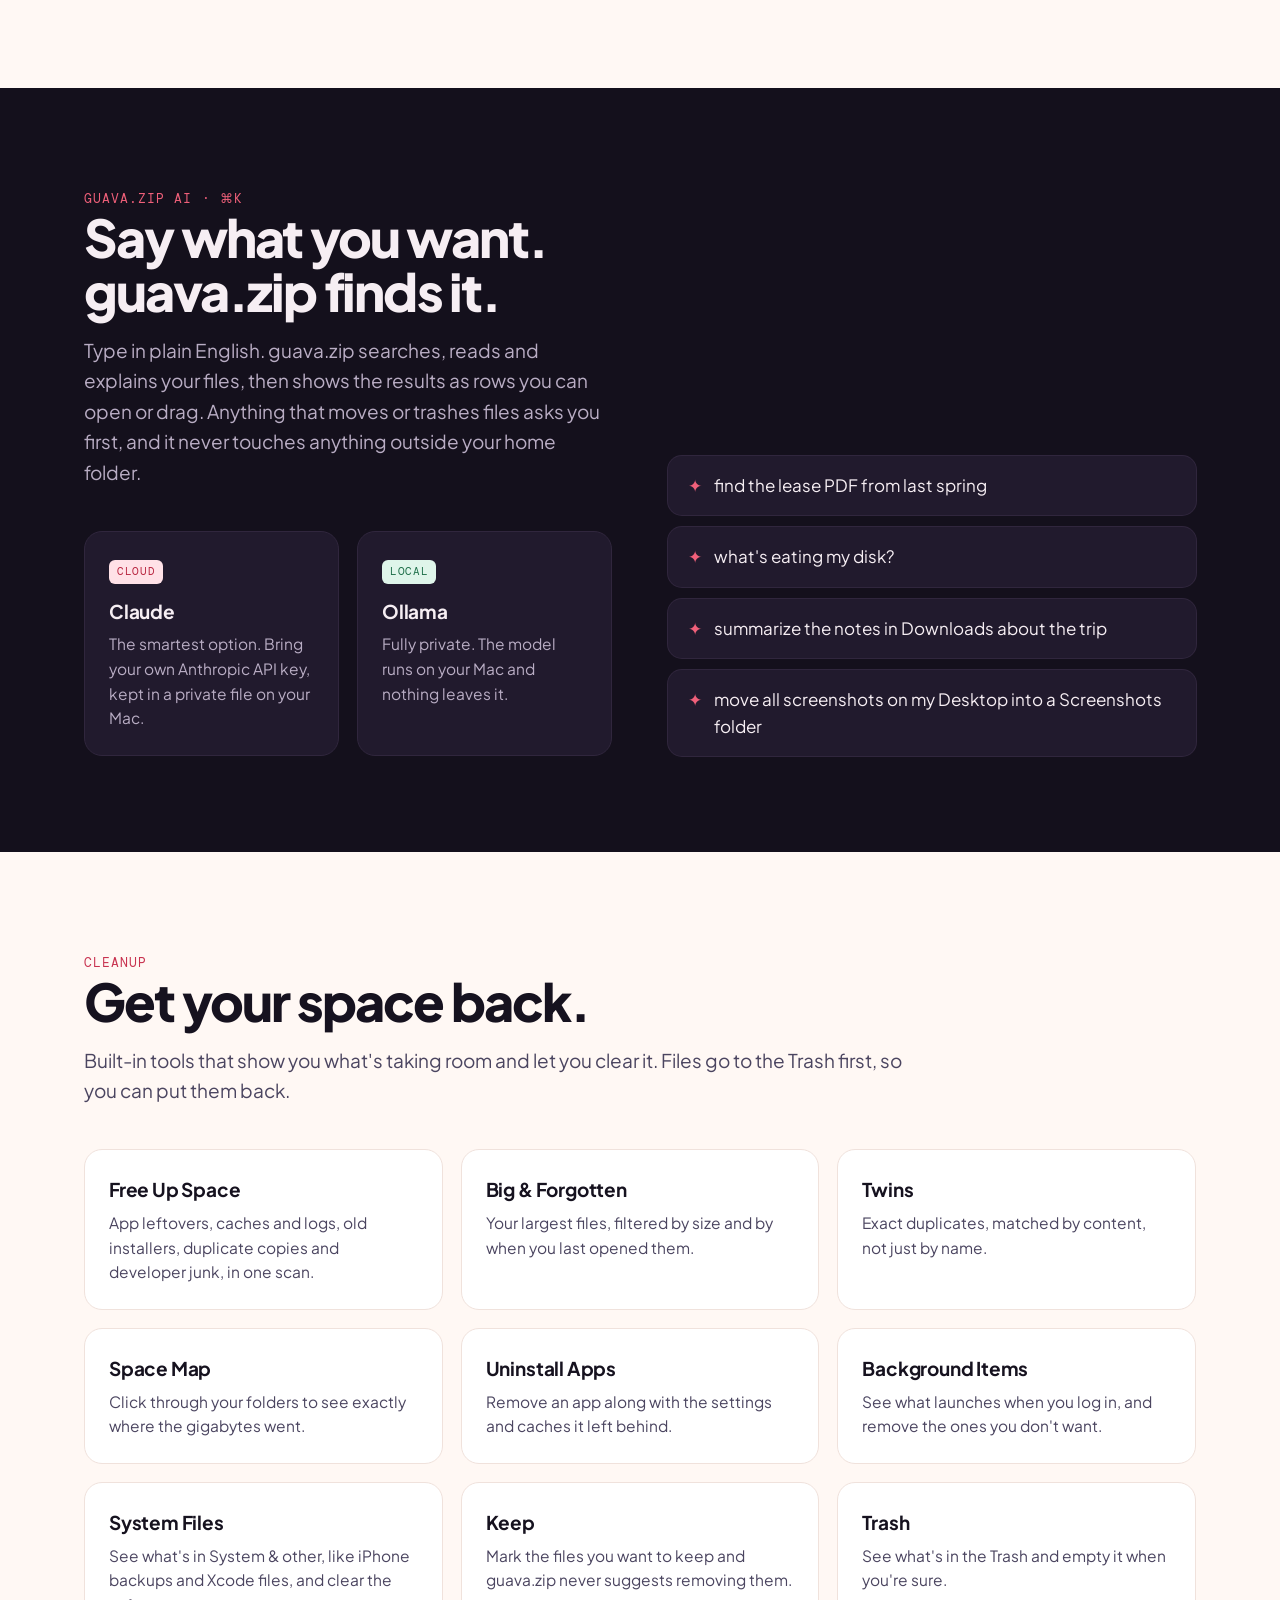
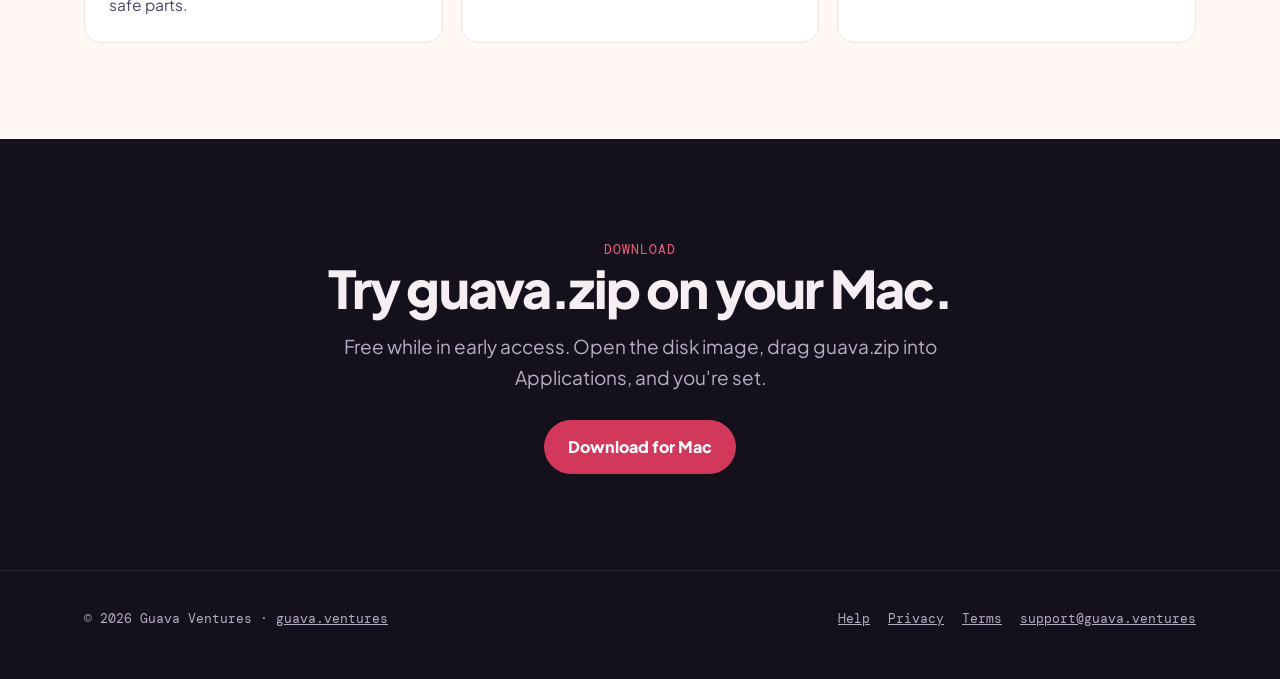
==== commit 82cf4a5d: "Polish the site: phone nav, contrast, layout, and copy that matches the current app - Phone nav no l" ====
--- a/index.html
+++ b/index.html
@@ -4,10 +4,13 @@
 <meta charset="utf-8">
 <meta name="viewport" content="width=device-width, initial-scale=1">
 <title>guava.zip · A smarter Finder for your Mac</title>
-<meta name="description" content="guava.zip is a better Finder for macOS: a fast file browser, cleanup tools, and an AI bar that finds, opens and tidies your files.">
+<meta name="description" content="guava.zip is a better Finder for macOS: a fast file browser, cleanup tools, and built-in AI that finds, opens and tidies your files.">
 <meta property="og:title" content="guava.zip · A smarter Finder for your Mac">
-<meta property="og:description" content="A fast file browser, cleanup tools, and an AI bar that finds, opens and tidies your files.">
+<meta property="og:description" content="A fast file browser, cleanup tools, and built-in AI that finds, opens and tidies your files.">
 <meta property="og:url" content="https://guava.zip/">
+<meta property="og:type" content="website">
+<meta property="og:image" content="https://guava.zip/app-icon.png">
+<link rel="canonical" href="https://guava.zip/">
 <meta name="theme-color" content="#14101c">
 <link rel="icon" href="/favicon.svg" type="image/svg+xml">
 <link rel="icon" href="/favicon-32.png" sizes="32x32" type="image/png">
@@ -25,22 +28,21 @@
       <a class="brand" href="/"><img class="mark" src="/logo.svg" alt="" width="30" height="30">guava.zip</a>
       <div class="links">
         <a href="#features">Features</a>
-        <a href="#ai">AI bar</a>
+        <a href="#ai">AI</a>
         <a href="#clean">Cleanup</a>
         <a href="/help/">Help</a>
         <a class="btn" href="/download/">Download</a>
       </div>
     </nav>
     <div class="hero-copy">
-      <img src="/app-icon.png" alt="guava.zip app icon" width="112" height="112" style="filter:drop-shadow(0 18px 30px rgba(0,0,0,.45))">
+      <img class="icon" src="/app-icon.png" alt="guava.zip app icon" width="112" height="112">
       <span class="eyebrow">For macOS 14 Sonoma and newer</span>
       <h1>Finder, but it listens.</h1>
-      <p class="lede">guava.zip is a fast file browser for your Mac with an AI bar at the bottom. Ask for the file you mean, see what's eating your disk, and tidy up in one sentence.</p>
+      <p class="lede">guava.zip is a fast file browser for your Mac with an Ask bar at the bottom. Ask for the file you mean, see what's eating your disk, and tidy up in one sentence.</p>
       <div class="ctas">
         <a class="btn" href="/download/">Download for Mac</a>
         <a class="btn ghost" href="#features">See what it does</a>
       </div>
-      <span class="small mono">Free · Native SwiftUI · Your files stay on your Mac</span>
     </div>
 
     <div class="mock" aria-label="guava.zip window preview">
@@ -50,10 +52,10 @@
       </div>
       <div class="body">
         <div class="side">
-          <b>Favourites</b>
+          <b>Browse</b>
           <span>Recents</span><span>Desktop</span><span class="on">Documents</span><span>Downloads</span>
-          <b>Clean</b>
-          <span>Junk Sweep</span><span>Big &amp; Forgotten</span><span>Twins</span><span>Space Map</span>
+          <b>Clean Up</b>
+          <span>Free Up Space</span><span>Big &amp; Forgotten</span><span>Twins</span><span>Space Map</span>
         </div>
         <div>
           <table>
@@ -80,10 +82,10 @@
     <h2 class="sec">Everything you use Finder for. Faster.</h2>
     <p class="sub">A clean sidebar, a sortable list, a breadcrumb path bar and a Quick Look pane. Search the folder you're in, or the whole Mac, including the text inside files.</p>
     <div class="grid">
-      <div class="card"><h3>Find anything</h3><p>Spotlight-powered search across your Mac, with results you can open, reveal or drag straight into another app.</p></div>
+      <div class="card"><h3>Find anything</h3><p>Spotlight-powered search across your Mac, with results you can open, show in their folder or drag straight into another app.</p></div>
       <div class="card"><h3>Preview in place</h3><p>Quick Look built in. Select a file and see it on the right, no extra window.</p></div>
       <div class="card"><h3>All the basics</h3><p>Rename, duplicate, new folder, copy path, Move to Trash. Back, forward and up, with the shortcuts you already know.</p></div>
-      <div class="card"><h3>Your places</h3><p>Recents, favourites, iCloud Drive and every connected drive, one click away.</p></div>
+      <div class="card"><h3>Your places</h3><p>Recents, your main folders, iCloud Drive and every connected drive, one click away.</p></div>
     </div>
   </div>
 </section>
@@ -91,18 +93,18 @@
 <section id="ai" class="dark">
   <div class="wrap split">
     <div>
-      <span class="eyebrow">The AI bar · ⌘K</span>
+      <span class="eyebrow">guava.zip AI · ⌘K</span>
       <h2 class="sec">Say what you want. guava.zip finds it.</h2>
       <p class="sub">Type in plain English. guava.zip searches, reads and explains your files, then shows the results as rows you can open or drag. Anything that moves or trashes files asks you first, and it never touches anything outside your home folder.</p>
-      <div class="grid" style="grid-template-columns:1fr 1fr">
-        <div class="card"><span class="tag pink">Cloud</span><h3>Claude</h3><p>The smartest option. Bring your own Anthropic API key, kept in your Keychain.</p></div>
+      <div class="grid">
+        <div class="card"><span class="tag pink">Cloud</span><h3>Claude</h3><p>The smartest option. Bring your own Anthropic API key, kept in a private file on your Mac.</p></div>
         <div class="card"><span class="tag">Local</span><h3>Ollama</h3><p>Fully private. The model runs on your Mac and nothing leaves it.</p></div>
       </div>
     </div>
     <div class="asks">
       <div class="ask"><span class="spark">✦</span>find the lease PDF from last spring</div>
       <div class="ask"><span class="spark">✦</span>what's eating my disk?</div>
-      <div class="ask"><span class="spark">✦</span>summarise the notes in Downloads about the trip</div>
+      <div class="ask"><span class="spark">✦</span>summarize the notes in Downloads about the trip</div>
       <div class="ask"><span class="spark">✦</span>move all screenshots on my Desktop into a Screenshots folder</div>
     </div>
   </div>
@@ -112,14 +114,17 @@
   <div class="wrap">
     <span class="eyebrow">Cleanup</span>
     <h2 class="sec">Get your space back.</h2>
-    <p class="sub">Built-in tools that show you what's taking room and let you clear it. Everything goes to the Trash first, so you can always put it back.</p>
+    <p class="sub">Built-in tools that show you what's taking room and let you clear it. Files go to the Trash first, so you can put them back.</p>
     <div class="grid">
-      <div class="card"><span class="tag">Junk Sweep</span><p>App caches, logs, developer leftovers and used installers sitting in Downloads.</p></div>
-      <div class="card"><span class="tag">Big &amp; Forgotten</span><p>Your largest files, filtered by size and by when you last opened them.</p></div>
-      <div class="card"><span class="tag">Twins</span><p>Exact duplicates, matched by content, not just by name.</p></div>
-      <div class="card"><span class="tag">Space Map</span><p>Click through your folders to see exactly where the gigabytes went.</p></div>
-      <div class="card"><span class="tag">Uninstall Apps</span><p>Remove an app along with the settings and caches it left behind.</p></div>
-      <div class="card"><span class="tag">Background Items</span><p>See what launches when you log in, and remove the ones you don't want.</p></div>
+      <div class="card"><h3>Free Up Space</h3><p>App leftovers, caches and logs, old installers, duplicate copies and developer junk, in one scan.</p></div>
+      <div class="card"><h3>Big &amp; Forgotten</h3><p>Your largest files, filtered by size and by when you last opened them.</p></div>
+      <div class="card"><h3>Twins</h3><p>Exact duplicates, matched by content, not just by name.</p></div>
+      <div class="card"><h3>Space Map</h3><p>Click through your folders to see exactly where the gigabytes went.</p></div>
+      <div class="card"><h3>Uninstall Apps</h3><p>Remove an app along with the settings and caches it left behind.</p></div>
+      <div class="card"><h3>Background Items</h3><p>See what launches when you log in, and remove the ones you don't want.</p></div>
+      <div class="card"><h3>System Files</h3><p>See what's in System &amp; other, like iPhone backups and Xcode files, and clear the safe parts.</p></div>
+      <div class="card"><h3>Keep</h3><p>Mark the files you want to keep and guava.zip never suggests removing them.</p></div>
+      <div class="card"><h3>Trash</h3><p>See what's in the Trash and empty it when you're sure.</p></div>
     </div>
   </div>
 </section>
@@ -128,9 +133,8 @@
   <div class="narrow">
     <span class="eyebrow">Download</span>
     <h2 class="sec">Try guava.zip on your Mac.</h2>
-    <p class="sub" style="margin:0 auto">Free while in early access. Open the disk image, drag guava.zip into Applications, and you're set.</p>
+    <p class="sub center">Free while in early access. Open the disk image, drag guava.zip into Applications, and you're set.</p>
     <a class="btn" href="/download/">Download for Mac</a>
-    <p class="reqs mono">macOS 14 Sonoma or newer</p>
   </div>
 </section>
 </main>
@@ -138,7 +142,7 @@
 <footer class="site">
   <div class="wrap">
     <span>© 2026 Guava Ventures · <a href="https://guava.ventures">guava.ventures</a></span>
-    <span><a href="/help/">Help</a> · <a href="/privacy/">Privacy</a> · <a href="/terms/">Terms</a> · <a href="mailto:support@guava.ventures">support@guava.ventures</a></span>
+    <nav aria-label="Footer"><a href="/help/">Help</a><a href="/privacy/">Privacy</a><a href="/terms/">Terms</a><a href="mailto:support@guava.ventures">support@guava.ventures</a></nav>
   </div>
 </footer>
 </body>
--- a/site.css
+++ b/site.css
@@ -1,32 +1,39 @@
 :root{
-  --ink:#16121f;--ink-2:#4b4560;--ink-3:#7a7390;
+  --ink:#16121f;--ink-2:#4b4560;--ink-3:#6c6582;
   --paper:#fff8f4;--card:#ffffff;--line:#f0e2dc;
-  --guava:#f0607a;--guava-deep:#e5536b;--leaf:#3e8e3a;--leaf-soft:#dff5ea;
+  --guava:#f0607a;--guava-deep:#e5536b;--guava-btn:#d1385a;--guava-btn-hover:#c22f50;--guava-text:#c8324f;--leaf:#3e8e3a;--leaf-soft:#dff5ea;
   --night:#14101c;--night-2:#211a2d;--night-ink:#f6eef3;--night-dim:#b9adc4;
 }
 *{box-sizing:border-box}
 html{scroll-behavior:smooth}
-body{margin:0;background:var(--paper);color:var(--ink);font-family:'Plus Jakarta Sans',ui-sans-serif,system-ui,-apple-system,sans-serif;line-height:1.6;-webkit-font-smoothing:antialiased}
-a{color:var(--guava-deep)}a:hover{color:var(--ink)}
+@media (prefers-reduced-motion:reduce){html{scroll-behavior:auto}*{transition:none!important;animation:none!important}}
+body{margin:0;min-height:100vh;display:flex;flex-direction:column;background:var(--paper);color:var(--ink);font-family:'Plus Jakarta Sans',ui-sans-serif,system-ui,-apple-system,sans-serif;line-height:1.6;-webkit-font-smoothing:antialiased}
+a{color:var(--guava-text)}a:hover{color:var(--ink)}
+body>.narrow,body>main{flex:1 0 auto;width:100%}
+a:focus-visible,button:focus-visible{outline:2px solid var(--guava-text);outline-offset:3px;border-radius:6px}
+.btn:focus-visible{border-radius:999px}
+.hero a:focus-visible,.dark a:focus-visible,.home footer.site a:focus-visible{outline-color:#fff}
 .mono{font-family:'DM Mono',ui-monospace,monospace}
 .wrap{max-width:1160px;margin:0 auto;padding:0 24px}
 .narrow{max-width:760px;margin:0 auto;padding:0 24px}
 
 /* nav */
-nav.top{display:flex;flex-wrap:wrap;gap:12px;align-items:center;justify-content:space-between;padding:24px 0}
+nav.top{display:flex;flex-wrap:nowrap;gap:12px;align-items:center;justify-content:space-between;padding:24px 0}
 .brand{display:flex;align-items:center;gap:10px;text-decoration:none;color:inherit;font-weight:800;font-size:20px;letter-spacing:-.02em}
 .brand .mark{width:30px;height:30px;flex:none;display:block}
 nav.top .links{display:flex;flex-wrap:wrap;gap:4px;align-items:center}
 nav.top .links a{padding:8px 12px;text-decoration:none;color:inherit;opacity:.75;font-weight:600;font-size:15px}
-nav.top .links a:hover{opacity:1}
-.btn{display:inline-flex;align-items:center;gap:8px;padding:14px 24px;border-radius:999px;background:var(--guava);color:#fff;text-decoration:none;font-weight:800;font-size:16px;border:0}
-.btn:hover{background:var(--guava-deep);color:#fff}
+nav.top .links a:hover,nav.top .links a[aria-current=page]{opacity:1}
+.btn{display:inline-flex;align-items:center;gap:8px;padding:14px 24px;border-radius:999px;background:var(--guava-btn);color:#fff;text-decoration:none;font-weight:800;font-size:16px;line-height:1.6;border:0}
+.btn:hover{background:var(--guava-btn-hover);color:#fff}
 .btn.ghost{background:transparent;color:inherit;box-shadow:inset 0 0 0 1.5px currentColor}
-.btn.ghost:hover{background:rgba(255,255,255,.08)}
+.btn.ghost:hover{background:color-mix(in srgb,currentColor 8%,transparent)}
 nav.top .links a.btn{color:#fff;opacity:1;padding:9px 16px;font-size:14px;margin-left:6px}
+@media (max-width:640px){nav.top .links a:not(.btn){display:none}nav.top .links a.btn{margin-left:0}}
 
 /* hero */
 .hero{background:radial-gradient(55% 60% at 12% 0%,rgba(255,95,126,.38),transparent 70%),radial-gradient(45% 50% at 95% 8%,rgba(47,158,107,.30),transparent 72%),var(--night);color:var(--night-ink)}
+.hero-copy .icon{filter:drop-shadow(0 18px 30px rgba(0,0,0,.45))}
 .hero-copy{text-align:center;padding:72px 0 48px;display:flex;flex-direction:column;align-items:center;gap:22px}
 .eyebrow{font-family:'DM Mono',ui-monospace,monospace;font-size:13px;letter-spacing:.08em;text-transform:uppercase;color:var(--guava)}
 .hero h1{margin:0;font-size:clamp(42px,7vw,88px);line-height:1;letter-spacing:-.045em;font-weight:800;max-width:14ch}
@@ -39,11 +46,13 @@
 .mock .bar{display:flex;align-items:center;gap:8px;padding:10px 14px;background:#f1edf3;border-bottom:1px solid #e6dfe8}
 .mock .bar i{width:12px;height:12px;border-radius:50%;display:inline-block}
 .mock .bar .path{margin-left:14px;color:var(--ink-3);font-family:'DM Mono',ui-monospace,monospace;font-size:12px;white-space:nowrap;overflow:hidden;text-overflow:ellipsis}
-.mock .body{display:grid;grid-template-columns:180px 1fr;min-height:300px}
+.mock .body{display:grid;grid-template-columns:180px 1fr}
+.mock .body>div:last-child{display:flex;flex-direction:column}
+.mock .ai{margin-top:auto!important}
 .mock .side{background:#f6f2f7;border-right:1px solid #e9e2ec;padding:14px 10px;display:flex;flex-direction:column;gap:2px}
 .mock .side b{font-size:11px;color:var(--ink-3);text-transform:uppercase;letter-spacing:.06em;margin:10px 8px 4px}
 .mock .side span{padding:5px 8px;border-radius:6px;color:var(--ink-2)}
-.mock .side span.on{background:#ffe1e7;color:var(--guava-deep);font-weight:700}
+.mock .side span.on{background:#ffe1e7;color:#b8243f;font-weight:700}
 .mock table{width:100%;border-collapse:collapse}
 .mock th{text-align:left;font-weight:600;color:var(--ink-3);font-size:11px;padding:10px 14px;border-bottom:1px solid #eee6ef}
 .mock td{padding:8px 14px;border-bottom:1px solid #f4eef5;white-space:nowrap}
@@ -53,6 +62,7 @@
 .mock .ai .spark{color:var(--guava);font-weight:800}
 .mock .ai .kbd{margin-left:auto;font-family:'DM Mono',ui-monospace,monospace;font-size:11px;color:var(--night-dim);border:1px solid #3a3047;border-radius:6px;padding:2px 6px}
 @media (max-width:640px){.mock .body{grid-template-columns:1fr}.mock .side{display:none}.mock td.k:nth-child(3){display:none}.mock th:nth-child(3){display:none}}
+@media (max-width:400px){.mock td,.mock th{padding-left:10px;padding-right:10px}.mock td.k:nth-child(2),.mock th:nth-child(2){display:none}}
 
 /* sections */
 section{padding:96px 0}
@@ -64,12 +74,16 @@
 .card h3{margin:0 0 6px;font-size:19px;letter-spacing:-.01em}
 .card p{margin:0;color:var(--ink-2);font-size:15.5px}
 .tag{display:inline-block;font-family:'DM Mono',ui-monospace,monospace;font-size:11px;letter-spacing:.06em;text-transform:uppercase;padding:3px 8px;border-radius:6px;background:var(--leaf-soft);color:#1d6e48;margin-bottom:12px}
-.tag.pink{background:#ffe1e7;color:var(--guava-deep)}
+.tag.pink{background:#ffe1e7;color:#b8243f}
+section:not(.dark) .eyebrow,.page .eyebrow{color:var(--guava-text)}
+#ai .grid{grid-template-columns:repeat(auto-fit,minmax(220px,1fr))}
+#clean .grid{grid-template-columns:repeat(auto-fit,minmax(min(300px,100%),1fr))}
 
 .asks{display:flex;flex-direction:column;gap:12px;margin-top:36px}
 .ask{background:var(--night);color:var(--night-ink);border-radius:14px;padding:16px 20px;font-size:17px;display:flex;gap:12px;align-items:baseline}
 .ask .spark{color:var(--guava);font-weight:800}
-.split{display:flex;flex-wrap:wrap;gap:56px;align-items:center}
+.split{display:flex;flex-wrap:wrap;gap:56px;align-items:flex-end}
+@media (max-width:640px){.split{gap:32px}}
 .split>div{flex:1 1 400px;min-width:0}
 
 .dark{background:var(--night);color:var(--night-ink)}
@@ -79,7 +93,7 @@
 .dark .ask{background:var(--night-2);box-shadow:0 0 0 1px #30263d}
 
 .download{text-align:center}
-.download .btn{margin-top:28px;font-size:18px;padding:16px 30px}
+.download .btn{margin-top:28px}
 .reqs{margin-top:16px;font-size:14px;color:var(--night-dim)}
 
 /* doc pages */
@@ -92,15 +106,19 @@
 .note p{color:inherit;font-size:inherit;margin:0}
 .steps{counter-reset:s;list-style:none;padding:0}
 .steps li{counter-increment:s;position:relative;padding-left:48px;margin:18px 0}
-.steps li::before{content:counter(s);position:absolute;left:0;top:-2px;width:32px;height:32px;border-radius:50%;background:var(--guava);color:#fff;font-weight:800;display:flex;align-items:center;justify-content:center;font-size:15px}
+.steps li::before{content:counter(s);position:absolute;left:0;top:-2px;width:32px;height:32px;border-radius:50%;background:var(--guava-btn);color:#fff;font-weight:800;display:flex;align-items:center;justify-content:center;font-size:15px}
 kbd{font-family:'DM Mono',ui-monospace,monospace;font-size:.85em;background:#f3ebee;border:1px solid #e5d8de;border-radius:6px;padding:1px 6px}
 code{font-family:'DM Mono',ui-monospace,monospace;font-size:.9em;background:#f3ebee;border-radius:5px;padding:1px 5px}
 .toc{display:flex;flex-wrap:wrap;gap:8px;margin:20px 0 0;padding:0;list-style:none}
-.toc a{display:inline-block;padding:6px 12px;border-radius:999px;background:#fff;border:1px solid var(--line);text-decoration:none;color:var(--ink-2);font-size:14px;font-weight:600}
+.toc a{display:inline-block;padding:9px 14px;border-radius:999px;background:#fff;border:1px solid var(--line);text-decoration:none;color:var(--ink-2);font-size:14px;font-weight:600}
 
 footer.site{border-top:1px solid var(--line);margin-top:72px;padding:28px 0 40px;font-family:'DM Mono',ui-monospace,monospace;font-size:13px;color:var(--ink-3)}
 footer.site .wrap,footer.site .narrow{display:flex;flex-wrap:wrap;gap:14px 24px;justify-content:space-between}
-footer.site a{color:var(--ink-3)}
+footer.site a{color:var(--ink-3);display:inline-block;padding:10px 0}
+footer.site nav{display:flex;flex-wrap:wrap;gap:0 18px}
+footer.site .wrap,footer.site .narrow{align-items:center}
 .dark+footer.site,.home footer.site{margin-top:0;background:var(--night);border-color:#2a2236;color:var(--night-dim)}
 .home footer.site a{color:var(--night-dim)}
 blockquote.prompt{margin:8px 0 12px;padding:10px 14px;border-left:3px solid var(--guava);background:#fff;border-radius:0 10px 10px 0;color:var(--ink-2);font-size:15.5px;font-style:italic}
+.download p.sub.center{margin:0 auto}
+code{overflow-wrap:anywhere}
